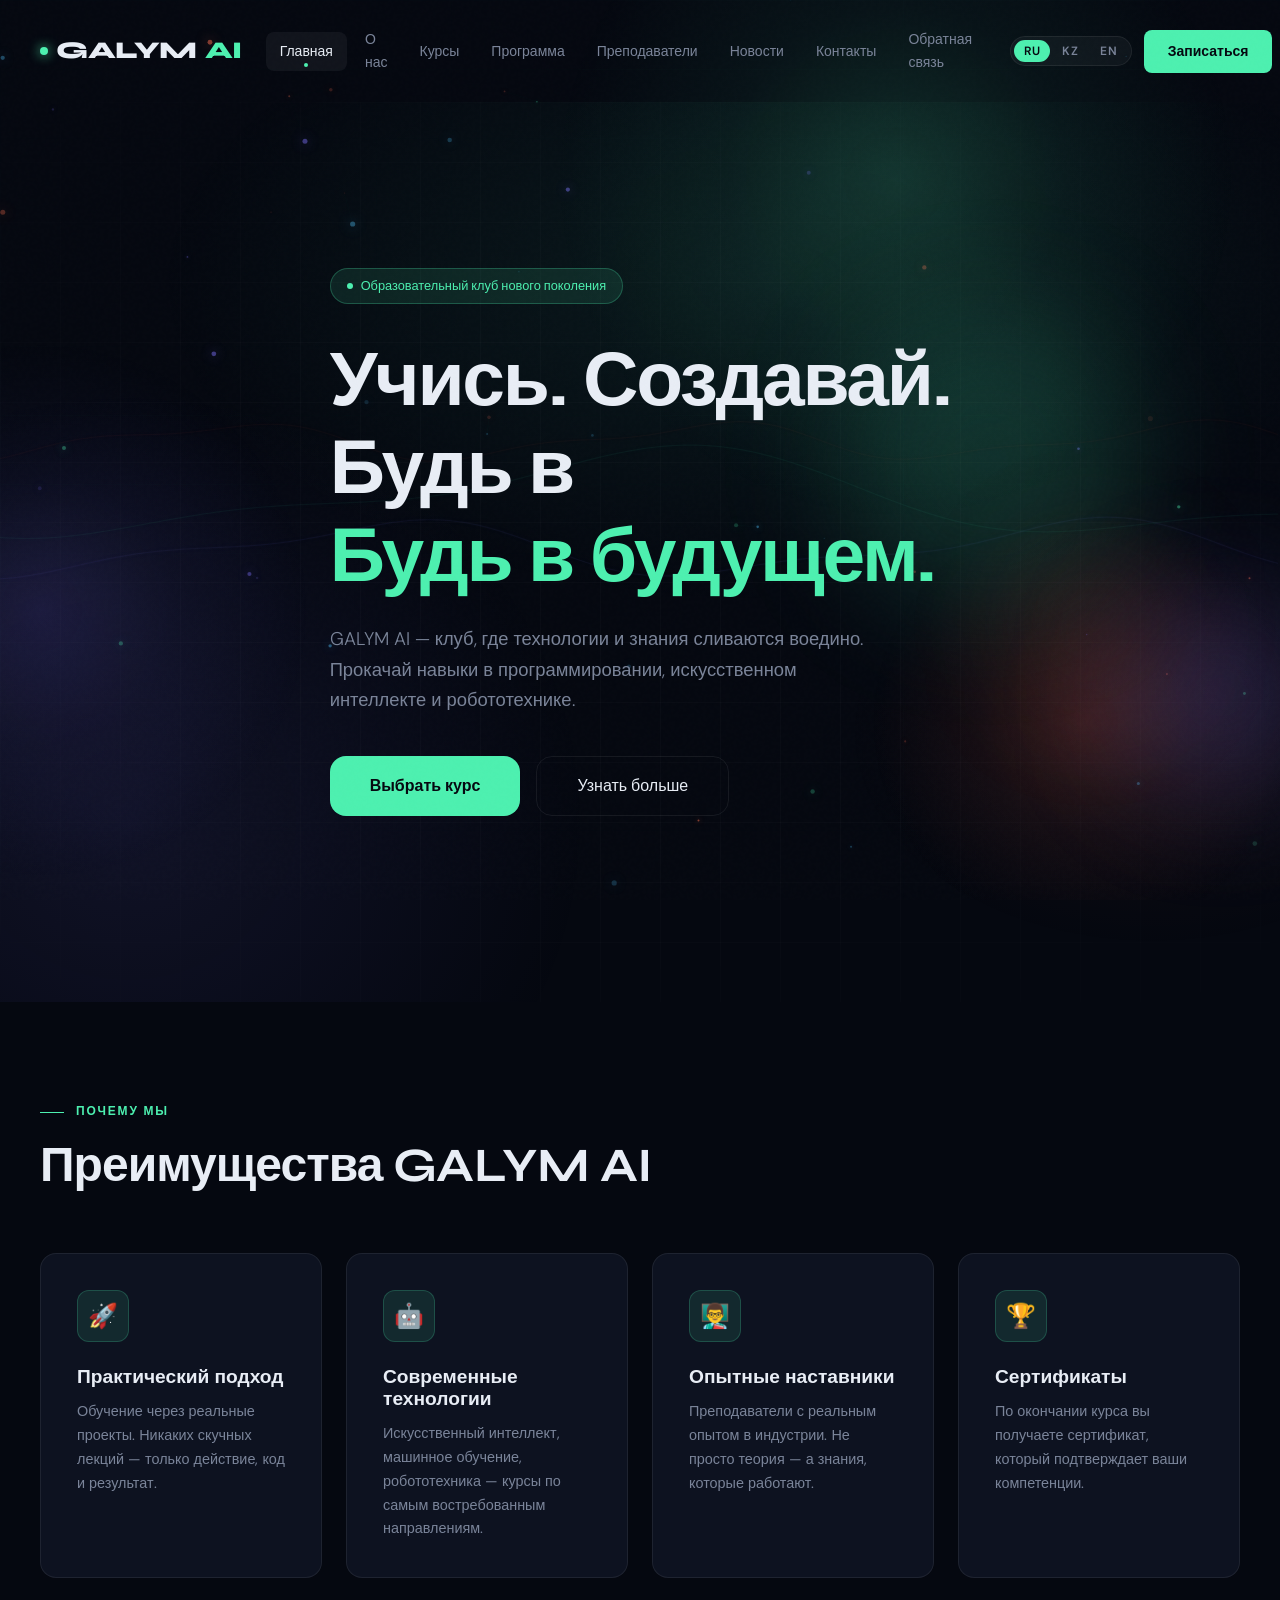
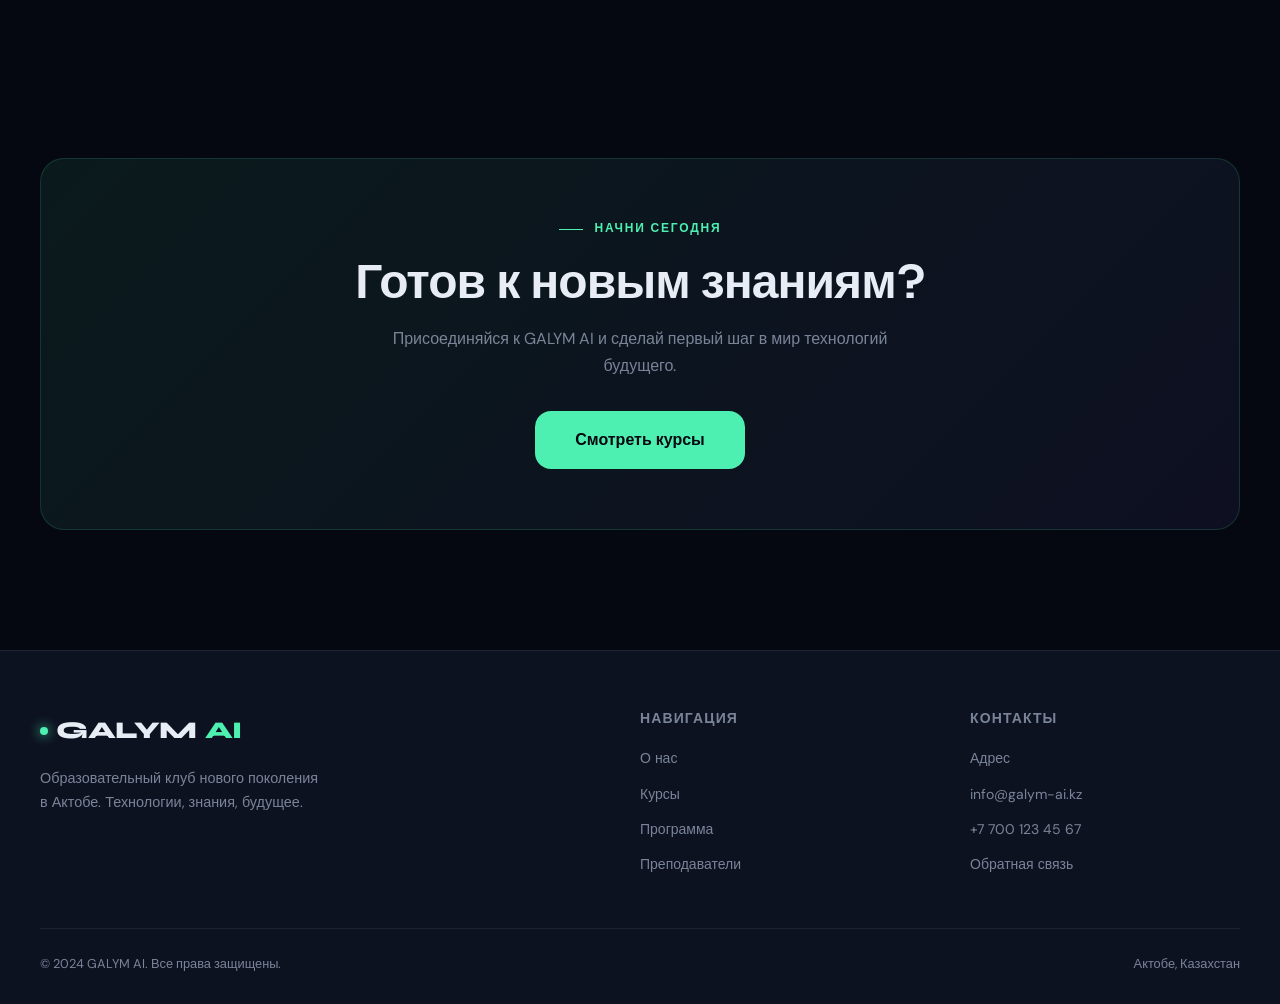
==== index.html @ 6cdcbf27 "Initial commit" ====
<!DOCTYPE html>
<html lang="ru">
<head>
  <meta charset="UTF-8">
  <meta name="viewport" content="width=device-width, initial-scale=1.0">
  <title>GALYM AI</title>
  <link rel="preconnect" href="https://fonts.googleapis.com">
  <link rel="preconnect" href="https://fonts.gstatic.com" crossorigin>
  <link rel="stylesheet" href="css/style.css">
</head>
<body>

<canvas id="bgCanvas"></canvas>

<!-- HEADER -->
<header>
  <div class="header-inner">
    <a href="index.html" class="logo"><span class="logo-dot"></span>GALYM<span>AI</span></a>
    <nav>
      <a href="index.html" data-i18n="nav_home">Главная</a>
      <a href="about.html" data-i18n="nav_about">О нас</a>
      <a href="courses.html" data-i18n="nav_courses">Курсы</a>
      <a href="program.html" data-i18n="nav_program">Программа</a>
      <a href="teachers.html" data-i18n="nav_teachers">Преподаватели</a>
      <a href="news.html" data-i18n="nav_news">Новости</a>
      <a href="contacts.html" data-i18n="nav_contacts">Контакты</a>
      <a href="feedback.html" data-i18n="nav_feedback">Обратная связь</a>
    </nav>
    <div style="display:flex;align-items:center;gap:12px;" class="header-lang">
      <div class="lang-switcher">
        <button class="lang-btn" data-lang="ru">RU</button>
        <button class="lang-btn" data-lang="kz">KZ</button>
        <button class="lang-btn" data-lang="en">EN</button>
      </div>
      <a href="courses.html" class="btn btn-primary header-cta" data-i18n="nav_enroll">Записаться</a>
    </div>
    <button class="burger" aria-label="Меню"><span></span><span></span><span></span></button>
  </div>
</header>

<div class="mobile-nav">
  <a href="index.html" data-i18n="nav_home">Главная</a>
  <a href="about.html" data-i18n="nav_about">О нас</a>
  <a href="courses.html" data-i18n="nav_courses">Курсы</a>
  <a href="program.html" data-i18n="nav_program">Программа</a>
  <a href="teachers.html" data-i18n="nav_teachers">Преподаватели</a>
  <a href="news.html" data-i18n="nav_news">Новости</a>
  <a href="contacts.html" data-i18n="nav_contacts">Контакты</a>
  <a href="feedback.html" data-i18n="nav_feedback">Обратная связь</a>
</div>

<!-- Mobile lang switcher (fixed bottom) -->
<div class="lang-switcher" style="display:none;" id="mobileLang">
  <button class="lang-btn" data-lang="ru">RU</button>
  <button class="lang-btn" data-lang="kz">KZ</button>
  <button class="lang-btn" data-lang="en">EN</button>
</div>

<!-- HERO -->
<section class="hero">
  <div class="hero-bg"></div>
  <div class="hero-grid"></div>
  <div class="hero-orbs">
    <div class="orb orb-1"></div>
    <div class="orb orb-2"></div>
    <div class="orb orb-3"></div>
  </div>
  <div class="container">
    <div class="hero-content">
      <div class="hero-badge">
        <span class="hero-badge-dot"></span>
        <span data-i18n="hero_badge">Образовательный клуб нового поколения</span>
      </div>
      <h1>
        <span class="line"><span data-i18n="hero_h1_1">Учись. Создавай.</span></span>
        <span class="line"><span>Будь в <span class="text-accent" data-i18n="hero_h1_2">будущем.</span></span></span>
      </h1>
      <p data-i18n="hero_p">GALYM AI — клуб, где технологии и знания сливаются воедино.</p>
      <div class="hero-buttons">
        <a href="courses.html" class="btn btn-primary btn-large" data-i18n="hero_btn_courses">Выбрать курс</a>
        <a href="about.html" class="btn btn-outline btn-large" data-i18n="hero_btn_about">Узнать больше</a>
      </div>
    </div>
  </div>
</section>

<!-- FEATURES -->
<section>
  <div class="container">
    <div class="section-label" data-i18n="section_why">Почему мы</div>
    <h2><span data-i18n="section_advantages">Преимущества GALYM AI</span></h2>
    <div class="features-grid">
      <div class="feature-card reveal">
        <div class="feature-icon">🚀</div>
        <h3 data-i18n="feat1_h">Практический подход</h3>
        <p data-i18n="feat1_p">Обучение через реальные проекты.</p>
      </div>
      <div class="feature-card reveal reveal-delay-1">
        <div class="feature-icon">🤖</div>
        <h3 data-i18n="feat2_h">Современные технологии</h3>
        <p data-i18n="feat2_p">ИИ, машинное обучение, робототехника.</p>
      </div>
      <div class="feature-card reveal reveal-delay-2">
        <div class="feature-icon">👨‍🏫</div>
        <h3 data-i18n="feat3_h">Опытные наставники</h3>
        <p data-i18n="feat3_p">Преподаватели с реальным опытом.</p>
      </div>
      <div class="feature-card reveal reveal-delay-3">
        <div class="feature-icon">🏆</div>
        <h3 data-i18n="feat4_h">Сертификаты</h3>
        <p data-i18n="feat4_p">Подтверждение ваших компетенций.</p>
      </div>
    </div>
  </div>
</section>

<!-- CTA -->
<section style="padding:80px 0;">
  <div class="container">
    <div style="background:linear-gradient(135deg,rgba(77,240,176,.08),rgba(123,110,246,.08));border:1px solid rgba(77,240,176,.15);border-radius:24px;padding:60px;text-align:center;" class="reveal">
      <div class="section-label" style="justify-content:center;" data-i18n="cta_label">Начни сегодня</div>
      <h2 style="margin-bottom:16px;" data-i18n="cta_h">Готов к новым знаниям?</h2>
      <p style="color:var(--text-muted);max-width:500px;margin:0 auto 32px;" data-i18n="cta_p">Присоединяйся к GALYM AI.</p>
      <a href="courses.html" class="btn btn-primary btn-large" data-i18n="cta_btn">Смотреть курсы</a>
    </div>
  </div>
</section>

<!-- FOOTER -->
<footer>
  <div class="container">
    <div class="footer-inner">
      <div class="footer-brand">
        <a href="index.html" class="logo"><span class="logo-dot"></span>GALYM<span>AI</span></a>
        <p data-i18n="footer_desc">Образовательный клуб нового поколения в Актобе.</p>
      </div>
      <div class="footer-col">
        <h4 data-i18n="footer_nav">Навигация</h4>
        <a href="about.html" data-i18n="nav_about">О нас</a>
        <a href="courses.html" data-i18n="nav_courses">Курсы</a>
        <a href="program.html" data-i18n="nav_program">Программа</a>
        <a href="teachers.html" data-i18n="nav_teachers">Преподаватели</a>
      </div>
      <div class="footer-col">
        <h4 data-i18n="footer_contacts">Контакты</h4>
        <a href="contacts.html" data-i18n="cont_addr_h">Адрес</a>
        <a href="mailto:info@galym-ai.kz">info@galym-ai.kz</a>
        <a href="tel:+77001234567">+7 700 123 45 67</a>
        <a href="feedback.html" data-i18n="nav_feedback">Обратная связь</a>
      </div>
    </div>
    <div class="footer-bottom">
      <span data-i18n="footer_rights">© 2024 GALYM AI. Все права защищены.</span>
      <span data-i18n="footer_city">Актобе, Казахстан</span>
    </div>
  </div>
</footer>

<script src="js/i18n.js"></script>
<script src="js/script.js"></script>
<script>
  // Show mobile lang on small screens
  const ml = document.getElementById('mobileLang');
  if (window.innerWidth <= 768 && ml) ml.style.display = 'flex';
</script>
</body>
</html>
---- css/style.css ----
@import url('https://fonts.googleapis.com/css2?family=Syne:wght@400;600;700;800&family=DM+Sans:ital,wght@0,300;0,400;0,500;1,300&display=swap');

:root {
  --bg: #050810;
  --surface: #0d1220;
  --surface2: #131926;
  --border: rgba(255,255,255,0.07);
  --accent: #4DF0B0;
  --accent2: #7B6EF6;
  --accent3: #F06A4D;
  --text: #E8EDF5;
  --text-muted: #7A8499;
  --glass: rgba(13,18,32,0.7);
  --glow: rgba(77,240,176,0.15);
  --font-display: 'Syne', sans-serif;
  --font-body: 'DM Sans', sans-serif;
  --radius: 16px;
  --radius-sm: 8px;
  --transition: 0.35s cubic-bezier(0.4,0,0.2,1);
}

*, *::before, *::after { box-sizing: border-box; margin: 0; padding: 0; }

html { scroll-behavior: smooth; }

body {
  background: var(--bg);
  color: var(--text);
  font-family: var(--font-body);
  font-weight: 400;
  line-height: 1.65;
  overflow-x: hidden;
}

/* ─── NOISE OVERLAY ─── */
body::before {
  content: '';
  position: fixed;
  inset: 0;
  background-image: url("data:image/svg+xml,%3Csvg viewBox='0 0 256 256' xmlns='http://www.w3.org/2000/svg'%3E%3Cfilter id='noise'%3E%3CfeTurbulence type='fractalNoise' baseFrequency='0.9' numOctaves='4' stitchTiles='stitch'/%3E%3C/filter%3E%3Crect width='100%25' height='100%25' filter='url(%23noise)' opacity='0.03'/%3E%3C/svg%3E");
  pointer-events: none;
  z-index: 9999;
  opacity: 0.4;
}

/* ─── SCROLLBAR ─── */
::-webkit-scrollbar { width: 4px; }
::-webkit-scrollbar-track { background: var(--bg); }
::-webkit-scrollbar-thumb { background: var(--accent2); border-radius: 2px; }

/* ─── HEADER ─── */
header {
  position: fixed;
  top: 0; left: 0; right: 0;
  z-index: 1000;
  padding: 20px 0;
  transition: var(--transition);
}

header.scrolled {
  background: var(--glass);
  backdrop-filter: blur(20px);
  -webkit-backdrop-filter: blur(20px);
  border-bottom: 1px solid var(--border);
  padding: 12px 0;
  box-shadow: 0 4px 40px rgba(0,0,0,0.4);
}

.header-inner {
  max-width: 1280px;
  margin: 0 auto;
  padding: 0 40px;
  display: flex;
  align-items: center;
  justify-content: space-between;
  gap: 24px;
}

.logo {
  font-family: var(--font-display);
  font-size: 1.5rem;
  font-weight: 800;
  text-decoration: none;
  color: var(--text);
  letter-spacing: -0.02em;
  display: flex;
  align-items: center;
  gap: 8px;
}

.logo span {
  color: var(--accent);
}

.logo-dot {
  width: 8px; height: 8px;
  background: var(--accent);
  border-radius: 50%;
  display: inline-block;
  box-shadow: 0 0 12px var(--accent);
  animation: pulse 2s ease-in-out infinite;
}

@keyframes pulse {
  0%, 100% { transform: scale(1); opacity: 1; }
  50% { transform: scale(1.3); opacity: 0.7; }
}

nav { display: flex; align-items: center; gap: 4px; }

nav a {
  color: var(--text-muted);
  text-decoration: none;
  font-size: 0.875rem;
  font-weight: 500;
  padding: 8px 14px;
  border-radius: var(--radius-sm);
  transition: var(--transition);
  position: relative;
}

nav a:hover, nav a.active {
  color: var(--text);
  background: rgba(255,255,255,0.05);
}

nav a.active::after {
  content: '';
  position: absolute;
  bottom: 4px; left: 50%;
  transform: translateX(-50%);
  width: 4px; height: 4px;
  background: var(--accent);
  border-radius: 50%;
}

.btn {
  display: inline-flex;
  align-items: center;
  gap: 8px;
  padding: 10px 24px;
  border-radius: var(--radius-sm);
  font-family: var(--font-body);
  font-size: 0.875rem;
  font-weight: 500;
  text-decoration: none;
  cursor: pointer;
  border: none;
  transition: var(--transition);
  position: relative;
  overflow: hidden;
}

.btn-primary {
  background: var(--accent);
  color: var(--bg);
  font-weight: 700;
}

.btn-primary::before {
  content: '';
  position: absolute;
  inset: 0;
  background: white;
  opacity: 0;
  transition: opacity 0.2s;
}

.btn-primary:hover::before { opacity: 0.15; }
.btn-primary:hover { transform: translateY(-2px); box-shadow: 0 8px 30px rgba(77,240,176,0.35); }

.btn-outline {
  background: transparent;
  color: var(--text);
  border: 1px solid var(--border);
}
.btn-outline:hover {
  border-color: var(--accent);
  color: var(--accent);
  background: var(--glow);
  transform: translateY(-2px);
}

.btn-large { padding: 16px 40px; font-size: 1rem; border-radius: var(--radius); }

/* ─── BURGER ─── */
.burger {
  display: none;
  flex-direction: column;
  gap: 5px;
  cursor: pointer;
  padding: 4px;
}

.burger span {
  display: block;
  width: 24px; height: 2px;
  background: var(--text);
  border-radius: 2px;
  transition: var(--transition);
}

.burger.open span:nth-child(1) { transform: translateY(7px) rotate(45deg); }
.burger.open span:nth-child(2) { opacity: 0; transform: scaleX(0); }
.burger.open span:nth-child(3) { transform: translateY(-7px) rotate(-45deg); }

/* ─── MOBILE NAV ─── */
.mobile-nav {
  display: none;
  position: fixed;
  top: 0; left: 0; right: 0; bottom: 0;
  background: var(--surface);
  z-index: 999;
  flex-direction: column;
  align-items: center;
  justify-content: center;
  gap: 8px;
  transform: translateX(100%);
  transition: transform 0.4s cubic-bezier(0.4,0,0.2,1);
}

.mobile-nav.open {
  transform: translateX(0);
}

.mobile-nav a {
  font-family: var(--font-display);
  font-size: 2rem;
  font-weight: 700;
  color: var(--text-muted);
  text-decoration: none;
  transition: color 0.2s;
  padding: 8px 0;
}
.mobile-nav a:hover { color: var(--accent); }

/* ─── SECTIONS ─── */
section { padding: 100px 0; }
.container { max-width: 1280px; margin: 0 auto; padding: 0 40px; }

.section-label {
  font-size: 0.75rem;
  font-weight: 600;
  letter-spacing: 0.15em;
  text-transform: uppercase;
  color: var(--accent);
  margin-bottom: 16px;
  display: flex;
  align-items: center;
  gap: 12px;
}

.section-label::before {
  content: '';
  display: block;
  width: 24px; height: 1px;
  background: var(--accent);
}

h1, h2, h3, h4 { font-family: var(--font-display); font-weight: 700; line-height: 1.15; }

h1 { font-size: clamp(2.5rem, 6vw, 5rem); letter-spacing: -0.03em; }
h2 { font-size: clamp(2rem, 4vw, 3rem); letter-spacing: -0.02em; }
h3 { font-size: 1.5rem; }
h4 { font-size: 1.125rem; }

.text-accent { color: var(--accent); }
.text-muted { color: var(--text-muted); }

/* ─── HERO ─── */
.hero {
  min-height: 100vh;
  display: flex;
  align-items: center;
  position: relative;
  overflow: hidden;
  padding-top: 80px;
}

.hero-bg {
  position: absolute;
  inset: 0;
  background:
    radial-gradient(ellipse 80% 60% at 60% 20%, rgba(77,240,176,0.08) 0%, transparent 60%),
    radial-gradient(ellipse 60% 80% at 10% 80%, rgba(123,110,246,0.1) 0%, transparent 60%),
    radial-gradient(ellipse 40% 40% at 90% 70%, rgba(240,106,77,0.06) 0%, transparent 60%);
}

.hero-grid {
  position: absolute;
  inset: 0;
  background-image:
    linear-gradient(rgba(255,255,255,0.02) 1px, transparent 1px),
    linear-gradient(90deg, rgba(255,255,255,0.02) 1px, transparent 1px);
  background-size: 60px 60px;
  mask-image: radial-gradient(ellipse 80% 80% at 50% 50%, black 40%, transparent 100%);
}

.hero-content { position: relative; z-index: 1; max-width: 800px; }

.hero-badge {
  display: inline-flex;
  align-items: center;
  gap: 8px;
  padding: 6px 16px;
  background: rgba(77,240,176,0.1);
  border: 1px solid rgba(77,240,176,0.25);
  border-radius: 100px;
  font-size: 0.8rem;
  font-weight: 500;
  color: var(--accent);
  margin-bottom: 32px;
}

.hero-badge-dot {
  width: 6px; height: 6px;
  background: var(--accent);
  border-radius: 50%;
  animation: pulse 1.5s infinite;
}

.hero h1 { margin-bottom: 24px; }

.hero h1 .line { display: block; overflow: hidden; }
.hero h1 .line span { display: block; }

.hero p {
  font-size: 1.15rem;
  color: var(--text-muted);
  max-width: 540px;
  margin-bottom: 40px;
  font-weight: 300;
}

.hero-buttons { display: flex; gap: 16px; flex-wrap: wrap; }

.hero-orbs {
  position: absolute;
  right: -100px; top: 50%;
  transform: translateY(-50%);
  width: 600px; height: 600px;
  pointer-events: none;
}

.orb {
  position: absolute;
  border-radius: 50%;
  filter: blur(60px);
  animation: float 8s ease-in-out infinite;
}

.orb-1 { width: 300px; height: 300px; background: rgba(77,240,176,0.15); top: 10%; left: 10%; }
.orb-2 { width: 200px; height: 200px; background: rgba(123,110,246,0.2); bottom: 10%; right: 10%; animation-delay: -3s; }
.orb-3 { width: 150px; height: 150px; background: rgba(240,106,77,0.12); top: 50%; left: 40%; animation-delay: -6s; }

@keyframes float {
  0%, 100% { transform: translateY(0) scale(1); }
  33% { transform: translateY(-30px) scale(1.05); }
  66% { transform: translateY(20px) scale(0.97); }
}

/* ─── FEATURES ─── */
.features-grid {
  display: grid;
  grid-template-columns: repeat(auto-fit, minmax(280px, 1fr));
  gap: 24px;
  margin-top: 60px;
}

.feature-card {
  background: var(--surface);
  border: 1px solid var(--border);
  border-radius: var(--radius);
  padding: 36px;
  position: relative;
  overflow: hidden;
  transition: var(--transition);
}

.feature-card::before {
  content: '';
  position: absolute;
  inset: 0;
  background: linear-gradient(135deg, var(--glow), transparent);
  opacity: 0;
  transition: opacity 0.3s;
}

.feature-card:hover {
  border-color: rgba(77,240,176,0.3);
  transform: translateY(-4px);
}

.feature-card:hover::before { opacity: 1; }

.feature-icon {
  width: 52px; height: 52px;
  background: rgba(77,240,176,0.1);
  border: 1px solid rgba(77,240,176,0.2);
  border-radius: 12px;
  display: flex;
  align-items: center;
  justify-content: center;
  font-size: 1.5rem;
  margin-bottom: 24px;
}

.feature-card h3 { margin-bottom: 12px; font-size: 1.2rem; }
.feature-card p { color: var(--text-muted); font-size: 0.9rem; }

/* ─── CARDS ─── */
.cards-grid {
  display: grid;
  grid-template-columns: repeat(auto-fill, minmax(320px, 1fr));
  gap: 24px;
  margin-top: 60px;
}

.card {
  background: var(--surface);
  border: 1px solid var(--border);
  border-radius: var(--radius);
  overflow: hidden;
  transition: var(--transition);
  position: relative;
}

.card:hover {
  transform: translateY(-6px);
  box-shadow: 0 20px 60px rgba(0,0,0,0.4), 0 0 0 1px rgba(77,240,176,0.15);
}

.card-header {
  padding: 28px 28px 0;
}

.card-tag {
  display: inline-block;
  padding: 4px 12px;
  background: rgba(77,240,176,0.1);
  border: 1px solid rgba(77,240,176,0.2);
  border-radius: 100px;
  font-size: 0.72rem;
  font-weight: 600;
  letter-spacing: 0.08em;
  text-transform: uppercase;
  color: var(--accent);
  margin-bottom: 16px;
}

.card h3 { margin-bottom: 12px; }
.card p { color: var(--text-muted); font-size: 0.9rem; }

.card-body { padding: 20px 28px 28px; }
.card-footer { padding: 0 28px 28px; border-top: 1px solid var(--border); padding-top: 20px; margin-top: 4px; }

/* ─── COURSES ─── */
.course-card {
  background: var(--surface);
  border: 1px solid var(--border);
  border-radius: var(--radius);
  padding: 32px;
  transition: var(--transition);
  position: relative;
  overflow: hidden;
}

.course-card::after {
  content: '';
  position: absolute;
  bottom: 0; left: 0; right: 0;
  height: 3px;
  background: linear-gradient(90deg, var(--accent), var(--accent2));
  transform: scaleX(0);
  transform-origin: left;
  transition: transform 0.4s ease;
}

.course-card:hover {
  transform: translateY(-6px);
  border-color: rgba(77,240,176,0.2);
  box-shadow: 0 24px 60px rgba(0,0,0,0.5);
}

.course-card:hover::after { transform: scaleX(1); }

.course-number {
  font-family: var(--font-display);
  font-size: 3rem;
  font-weight: 800;
  color: rgba(255,255,255,0.05);
  line-height: 1;
  margin-bottom: 20px;
}

.course-level {
  display: inline-flex;
  align-items: center;
  gap: 6px;
  padding: 4px 12px;
  border-radius: 100px;
  font-size: 0.72rem;
  font-weight: 600;
  letter-spacing: 0.08em;
  text-transform: uppercase;
  margin-bottom: 16px;
}

.level-beginner { background: rgba(77,240,176,0.1); color: var(--accent); border: 1px solid rgba(77,240,176,0.2); }
.level-intermediate { background: rgba(123,110,246,0.1); color: var(--accent2); border: 1px solid rgba(123,110,246,0.2); }
.level-advanced { background: rgba(240,106,77,0.1); color: var(--accent3); border: 1px solid rgba(240,106,77,0.2); }

.course-card h3 { margin-bottom: 12px; font-size: 1.3rem; }
.course-card p { color: var(--text-muted); font-size: 0.9rem; margin-bottom: 28px; line-height: 1.6; }

.course-meta {
  display: flex;
  gap: 16px;
  margin-bottom: 24px;
}

.course-meta-item {
  display: flex;
  align-items: center;
  gap: 6px;
  font-size: 0.8rem;
  color: var(--text-muted);
}

/* ─── TEACHER CARDS ─── */
.teacher-card {
  background: var(--surface);
  border: 1px solid var(--border);
  border-radius: var(--radius);
  overflow: hidden;
  transition: var(--transition);
  text-align: center;
}

.teacher-card:hover {
  transform: translateY(-6px);
  border-color: rgba(123,110,246,0.3);
  box-shadow: 0 20px 60px rgba(0,0,0,0.4);
}

.teacher-img {
  width: 100%;
  aspect-ratio: 1;
  object-fit: cover;
  filter: grayscale(30%);
  transition: filter 0.3s;
}

.teacher-card:hover .teacher-img { filter: grayscale(0%); }

.teacher-info { padding: 24px; }
.teacher-info h3 { margin-bottom: 8px; }
.teacher-info p { color: var(--accent2); font-size: 0.875rem; font-weight: 500; }

/* ─── NEWS ─── */
.news-card {
  background: var(--surface);
  border: 1px solid var(--border);
  border-radius: var(--radius);
  overflow: hidden;
  transition: var(--transition);
}

.news-card:hover {
  transform: translateY(-4px);
  border-color: rgba(77,240,176,0.2);
}

.news-img {
  width: 100%;
  height: 200px;
  background: linear-gradient(135deg, var(--surface2), var(--surface));
  display: flex;
  align-items: center;
  justify-content: center;
  font-size: 3rem;
  border-bottom: 1px solid var(--border);
}

.news-body { padding: 28px; }
.news-date { font-size: 0.8rem; color: var(--text-muted); margin-bottom: 12px; }
.news-body h3 { margin-bottom: 12px; }
.news-body p { color: var(--text-muted); font-size: 0.9rem; }

/* ─── PROGRAM ─── */
.video-wrapper {
  position: relative;
  width: 100%;
  padding-bottom: 56.25%;
  border-radius: var(--radius);
  overflow: hidden;
  border: 1px solid var(--border);
  box-shadow: 0 24px 80px rgba(0,0,0,0.5);
}

.video-wrapper iframe {
  position: absolute;
  inset: 0;
  width: 100%;
  height: 100%;
  border: none;
}

.program-steps { margin-top: 60px; }

.step {
  display: flex;
  gap: 32px;
  align-items: flex-start;
  padding: 32px 0;
  border-bottom: 1px solid var(--border);
}

.step:last-child { border-bottom: none; }

.step-num {
  font-family: var(--font-display);
  font-size: 3rem;
  font-weight: 800;
  color: var(--accent);
  line-height: 1;
  min-width: 60px;
  opacity: 0.3;
}

.step-content h3 { margin-bottom: 12px; }
.step-content p { color: var(--text-muted); }

/* ─── ABOUT ─── */
.about-grid {
  display: grid;
  grid-template-columns: 1fr 1fr;
  gap: 80px;
  align-items: center;
}

.about-visual {
  position: relative;
  height: 500px;
}

.about-blob {
  position: absolute;
  border-radius: var(--radius);
  overflow: hidden;
}

.about-blob-1 {
  width: 300px; height: 350px;
  top: 0; left: 0;
  background: var(--surface);
  border: 1px solid var(--border);
  display: flex;
  align-items: center;
  justify-content: center;
  font-size: 6rem;
}

.about-blob-2 {
  width: 220px; height: 220px;
  bottom: 0; right: 0;
  background: linear-gradient(135deg, rgba(77,240,176,0.15), rgba(123,110,246,0.15));
  border: 1px solid rgba(77,240,176,0.2);
  display: flex;
  align-items: center;
  justify-content: center;
  font-size: 4rem;
}

.stat-pill {
  position: absolute;
  top: 50%; left: 60%;
  transform: translate(-50%, -50%);
  background: var(--glass);
  backdrop-filter: blur(12px);
  border: 1px solid var(--border);
  border-radius: 100px;
  padding: 12px 24px;
  display: flex;
  align-items: center;
  gap: 12px;
  white-space: nowrap;
  box-shadow: 0 8px 32px rgba(0,0,0,0.3);
}

.stat-num {
  font-family: var(--font-display);
  font-size: 1.5rem;
  font-weight: 800;
  color: var(--accent);
}

.values-grid {
  display: grid;
  grid-template-columns: 1fr 1fr;
  gap: 16px;
  margin-top: 40px;
}

.value-item {
  background: var(--surface);
  border: 1px solid var(--border);
  border-radius: var(--radius-sm);
  padding: 20px;
  transition: var(--transition);
}

.value-item:hover { border-color: rgba(77,240,176,0.25); }
.value-item h4 { margin-bottom: 8px; font-size: 1rem; }
.value-item p { font-size: 0.85rem; color: var(--text-muted); }

/* ─── CONTACTS ─── */
.contacts-grid {
  display: grid;
  grid-template-columns: 1fr 1fr;
  gap: 60px;
  margin-top: 60px;
}

.contact-item {
  display: flex;
  gap: 20px;
  align-items: flex-start;
  padding: 24px;
  background: var(--surface);
  border: 1px solid var(--border);
  border-radius: var(--radius);
  margin-bottom: 16px;
}

.contact-icon {
  width: 48px; height: 48px;
  background: rgba(77,240,176,0.1);
  border: 1px solid rgba(77,240,176,0.2);
  border-radius: 12px;
  display: flex;
  align-items: center;
  justify-content: center;
  font-size: 1.3rem;
  flex-shrink: 0;
}

.contact-item h4 { margin-bottom: 4px; }
.contact-item p { color: var(--text-muted); font-size: 0.9rem; }

.map-wrapper {
  border-radius: var(--radius);
  overflow: hidden;
  border: 1px solid var(--border);
  height: 100%;
  min-height: 350px;
}

.map-wrapper iframe { width: 100%; height: 100%; border: none; min-height: 350px; }

/* ─── FORM ─── */
.form-wrapper {
  max-width: 640px;
  margin: 60px auto 0;
  background: var(--surface);
  border: 1px solid var(--border);
  border-radius: var(--radius);
  padding: 48px;
}

.form-group {
  margin-bottom: 24px;
}

label {
  display: block;
  font-size: 0.875rem;
  font-weight: 500;
  margin-bottom: 8px;
  color: var(--text);
}

input, textarea {
  width: 100%;
  background: var(--bg);
  border: 1px solid var(--border);
  border-radius: var(--radius-sm);
  padding: 14px 18px;
  color: var(--text);
  font-family: var(--font-body);
  font-size: 0.9rem;
  transition: var(--transition);
  outline: none;
}

input:focus, textarea:focus {
  border-color: var(--accent);
  box-shadow: 0 0 0 3px rgba(77,240,176,0.1);
}

textarea { resize: vertical; min-height: 140px; }

input::placeholder, textarea::placeholder { color: var(--text-muted); }

.form-success {
  display: none;
  text-align: center;
  padding: 20px;
  background: rgba(77,240,176,0.1);
  border: 1px solid rgba(77,240,176,0.25);
  border-radius: var(--radius-sm);
  color: var(--accent);
  margin-top: 16px;
  font-weight: 500;
}

/* ─── PAGE HERO ─── */
.page-hero {
  padding: 140px 0 80px;
  position: relative;
  overflow: hidden;
}

.page-hero-bg {
  position: absolute;
  inset: 0;
  background: radial-gradient(ellipse 60% 60% at 50% 0%, rgba(77,240,176,0.06) 0%, transparent 70%);
}

.page-hero h1 { font-size: clamp(2rem, 4vw, 3.5rem); margin-bottom: 16px; }
.page-hero p { color: var(--text-muted); max-width: 600px; font-size: 1.05rem; }

/* ─── FOOTER ─── */
footer {
  background: var(--surface);
  border-top: 1px solid var(--border);
  padding: 60px 0 30px;
  margin-top: 40px;
}

.footer-inner {
  display: grid;
  grid-template-columns: 2fr 1fr 1fr;
  gap: 60px;
  margin-bottom: 40px;
}

.footer-brand p {
  color: var(--text-muted);
  font-size: 0.9rem;
  margin-top: 16px;
  max-width: 280px;
}

.footer-col h4 {
  font-size: 0.875rem;
  font-weight: 600;
  text-transform: uppercase;
  letter-spacing: 0.08em;
  margin-bottom: 20px;
  color: var(--text-muted);
}

.footer-col a {
  display: block;
  color: var(--text-muted);
  text-decoration: none;
  font-size: 0.875rem;
  margin-bottom: 12px;
  transition: color 0.2s;
}
.footer-col a:hover { color: var(--accent); }

.footer-bottom {
  border-top: 1px solid var(--border);
  padding-top: 24px;
  display: flex;
  justify-content: space-between;
  align-items: center;
  color: var(--text-muted);
  font-size: 0.8rem;
}

/* ─── ANIMATIONS ─── */
.reveal {
  opacity: 0;
  transform: translateY(30px);
  transition: opacity 0.7s ease, transform 0.7s ease;
}

.reveal.visible {
  opacity: 1;
  transform: translateY(0);
}

.reveal-delay-1 { transition-delay: 0.1s; }
.reveal-delay-2 { transition-delay: 0.2s; }
.reveal-delay-3 { transition-delay: 0.3s; }
.reveal-delay-4 { transition-delay: 0.4s; }

/* ─── RESPONSIVE ─── */
@media (max-width: 1024px) {
  .about-grid { grid-template-columns: 1fr; }
  .about-visual { display: none; }
  .footer-inner { grid-template-columns: 1fr 1fr; }
  .contacts-grid { grid-template-columns: 1fr; }
}

@media (max-width: 768px) {
  .container { padding: 0 20px; }
  .header-inner { padding: 0 20px; }
  nav { display: none; }
  .header-cta { display: none; }
  .burger { display: flex; }
  .mobile-nav { display: flex; }

  section { padding: 60px 0; }
  .page-hero { padding: 100px 0 60px; }

  .cards-grid { grid-template-columns: 1fr; }
  .features-grid { grid-template-columns: 1fr; }
  .values-grid { grid-template-columns: 1fr; }
  .footer-inner { grid-template-columns: 1fr; gap: 32px; }
  .footer-bottom { flex-direction: column; gap: 8px; text-align: center; }
  .form-wrapper { padding: 28px 20px; }
  .step { flex-direction: column; gap: 16px; }
}

/* ─── CANVAS BG ─── */
#bgCanvas {
  position: fixed;
  top: 0; left: 0;
  width: 100%; height: 100%;
  pointer-events: none;
  z-index: 0;
}

body > *:not(#bgCanvas) {
  position: relative;
  z-index: 1;
}

/* ─── LANG SWITCHER ─── */
.lang-switcher {
  display: flex;
  align-items: center;
  gap: 2px;
  background: rgba(255,255,255,0.04);
  border: 1px solid var(--border);
  border-radius: 100px;
  padding: 3px;
}

.lang-btn {
  background: none;
  border: none;
  padding: 5px 10px;
  font-family: var(--font-body);
  font-size: 0.75rem;
  font-weight: 600;
  letter-spacing: 0.05em;
  color: var(--text-muted);
  cursor: pointer;
  border-radius: 100px;
  transition: all 0.2s ease;
  line-height: 1;
}

.lang-btn:hover {
  color: var(--text);
  background: rgba(255,255,255,0.06);
}

.lang-btn.active {
  background: var(--accent);
  color: var(--bg);
}

@media (max-width: 768px) {
  .lang-switcher {
    position: fixed;
    bottom: 20px;
    left: 50%;
    transform: translateX(-50%);
    z-index: 1001;
    background: var(--glass);
    backdrop-filter: blur(16px);
    -webkit-backdrop-filter: blur(16px);
    border-color: rgba(255,255,255,0.12);
    box-shadow: 0 8px 32px rgba(0,0,0,0.4);
  }
  .lang-btn { padding: 7px 14px; font-size: 0.8rem; }
  .header-lang { display: none; }
}

/* ─── CONTACT QUICK BUTTONS ─── */
.contact-quick-btn {
  display: flex;
  flex-direction: column;
  align-items: center;
  gap: 8px;
  padding: 20px;
  background: var(--surface);
  border: 1px solid var(--border);
  border-radius: var(--radius);
  text-decoration: none;
  color: var(--text-muted);
  font-size: 0.82rem;
  transition: var(--transition);
  text-align: center;
}
.contact-quick-btn:hover {
  border-color: rgba(77,240,176,0.3);
  color: var(--text);
  transform: translateY(-3px);
}
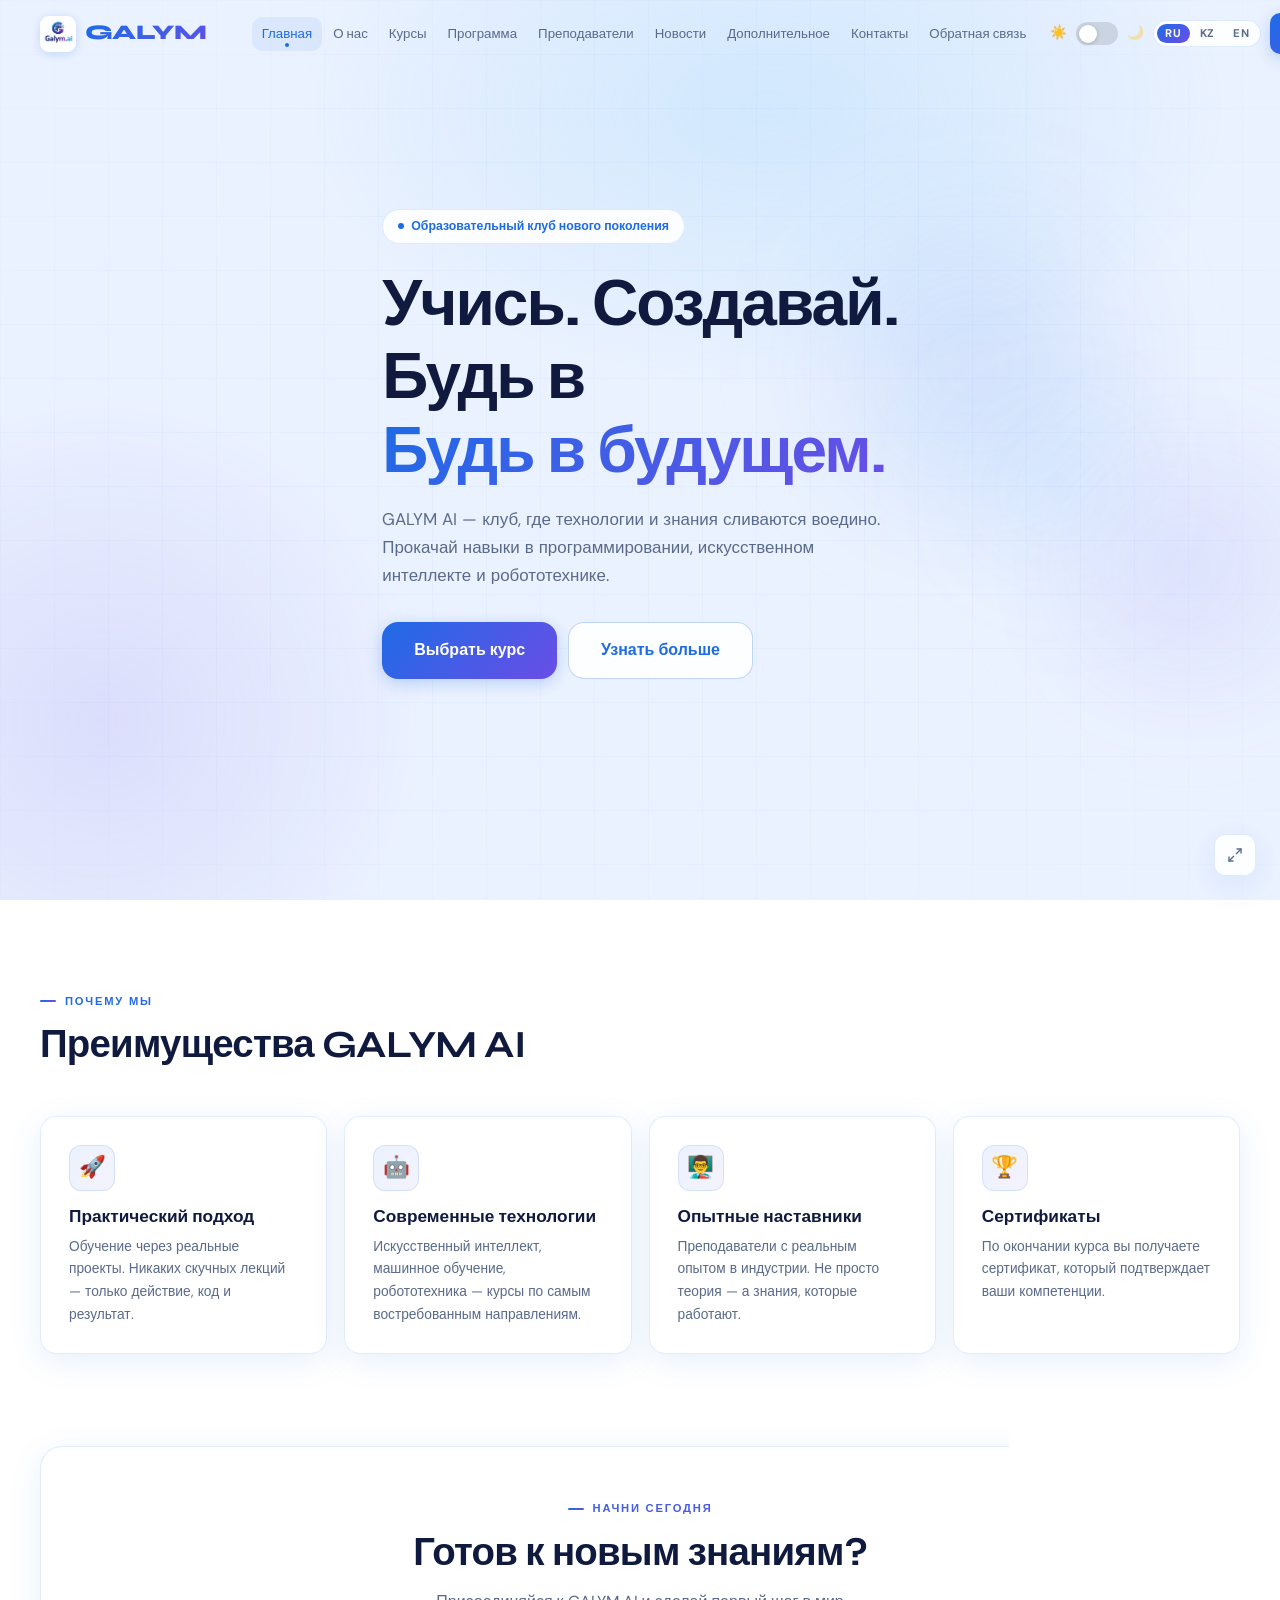
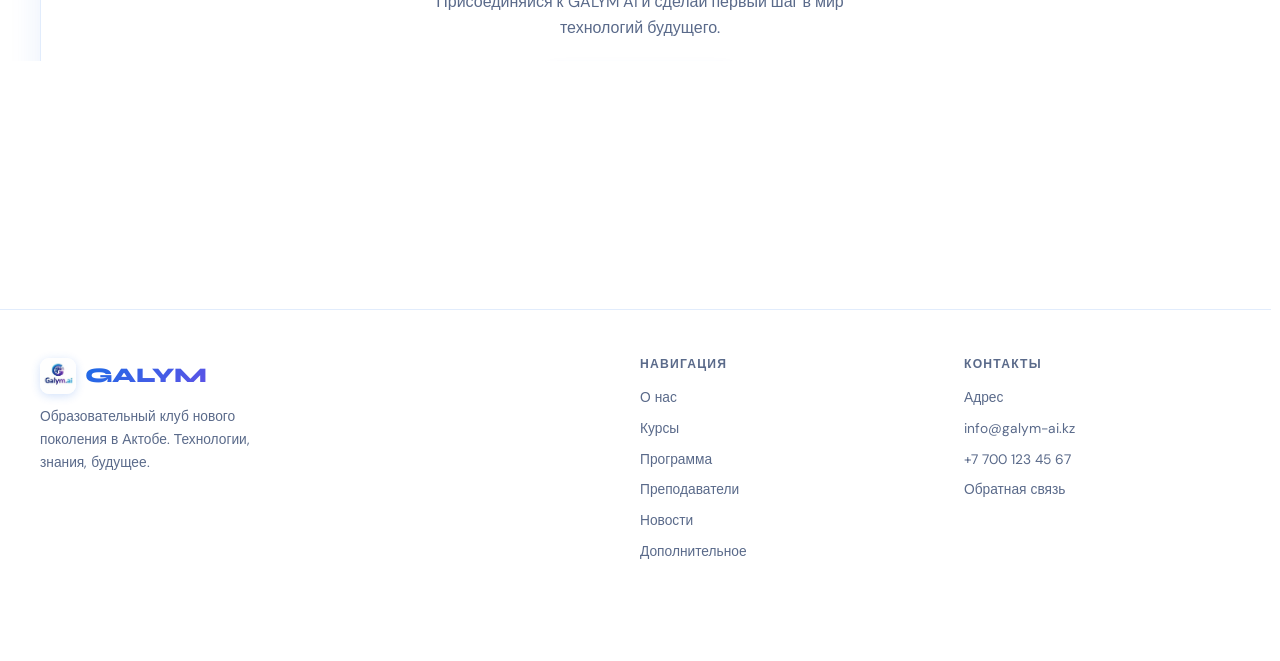
==== commit 0f0fc428: "alpha" ====
--- a/index.html
+++ b/index.html
@@ -3,30 +3,82 @@
 <head>
   <meta charset="UTF-8">
   <meta name="viewport" content="width=device-width, initial-scale=1.0">
-  <title>GALYM AI</title>
+  <title>GALYM AI — Главная</title>
   <link rel="preconnect" href="https://fonts.googleapis.com">
   <link rel="preconnect" href="https://fonts.gstatic.com" crossorigin>
   <link rel="stylesheet" href="css/style.css">
 </head>
 <body>
-
-<canvas id="bgCanvas"></canvas>
-
-<!-- HEADER -->
+<div class="site-bg"></div>
+<div class="site-bg-overlay"></div>
+
+<!-- VIDEO PLAYER MODAL -->
+<div class="video-player-overlay" id="videoPlayerOverlay">
+  <div class="video-player-modal">
+    <div class="video-player-top">
+      <span id="videoPlayerTitle">GALYM AI — видео</span>
+      <button class="video-player-close" id="videoPlayerClose">✕</button>
+    </div>
+    <div class="video-player-frame">
+      <iframe id="videoIframe" src="" allow="accelerometer;autoplay;clipboard-write;encrypted-media;gyroscope;picture-in-picture" allowfullscreen></iframe>
+    </div>
+  </div>
+</div>
+
+<!-- GALLERY MODAL (news + events) -->
+<div class="gallery-overlay" id="galleryOverlay">
+  <div class="gallery-modal">
+    <div class="gallery-header">
+      <div class="gallery-header-text">
+        <div class="gallery-date" id="galleryDate"></div>
+        <h2 id="galleryTitle"></h2>
+        <p id="galleryText"></p>
+      </div>
+      <button class="gallery-close" id="galleryCloseBtn">✕</button>
+    </div>
+    <div class="gallery-body">
+      <!-- video buttons section -->
+      <div id="galleryVideos"></div>
+      <!-- photo section -->
+      <div id="galleryPhotoSection">
+        <div class="gallery-main-photo">
+          <img id="galleryMainImg" src="" alt="">
+        </div>
+        <div class="gallery-nav">
+          <button class="gallery-nav-btn" id="galleryPrevBtn">
+            <svg viewBox="0 0 24 24" fill="none" stroke="currentColor" stroke-width="2.5" stroke-linecap="round" stroke-linejoin="round"><polyline points="15 18 9 12 15 6"/></svg>
+          </button>
+          <span class="gallery-count" id="galleryCount"></span>
+          <button class="gallery-nav-btn" id="galleryNextBtn">
+            <svg viewBox="0 0 24 24" fill="none" stroke="currentColor" stroke-width="2.5" stroke-linecap="round" stroke-linejoin="round"><polyline points="9 18 15 12 9 6"/></svg>
+          </button>
+        </div>
+        <div class="gallery-thumbs" id="galleryThumbs"></div>
+      </div>
+    </div>
+  </div>
+</div>
 <header>
   <div class="header-inner">
-    <a href="index.html" class="logo"><span class="logo-dot"></span>GALYM<span>AI</span></a>
+    <a href="index.html" class="logo">
+      <img src="logo.jpg" alt="GALYM AI" class="logo-img">
+      <span class="logo-text">GALYM<span>AI</span></span>
+    </a>
     <nav>
-      <a href="index.html" data-i18n="nav_home">Главная</a>
-      <a href="about.html" data-i18n="nav_about">О нас</a>
-      <a href="courses.html" data-i18n="nav_courses">Курсы</a>
-      <a href="program.html" data-i18n="nav_program">Программа</a>
+      <a href="index.html"    data-i18n="nav_home">Главная</a>
+      <a href="about.html"    data-i18n="nav_about">О нас</a>
+      <a href="courses.html"  data-i18n="nav_courses">Курсы</a>
+      <a href="program.html"  data-i18n="nav_program">Программа</a>
       <a href="teachers.html" data-i18n="nav_teachers">Преподаватели</a>
-      <a href="news.html" data-i18n="nav_news">Новости</a>
+      <a href="news.html"     data-i18n="nav_news">Новости</a>
+      <a href="extras.html"   data-i18n="nav_extras">Дополнительное</a>
       <a href="contacts.html" data-i18n="nav_contacts">Контакты</a>
       <a href="feedback.html" data-i18n="nav_feedback">Обратная связь</a>
     </nav>
-    <div style="display:flex;align-items:center;gap:12px;" class="header-lang">
+    <div class="header-controls">
+      <span class="theme-icon theme-icon-sun" style="cursor:pointer" title="Светлая тема">☀️</span>
+      <button class="theme-toggle" aria-label="Переключить тему"></button>
+      <span class="theme-icon theme-icon-moon" style="cursor:pointer" title="Тёмная тема">🌙</span>
       <div class="lang-switcher">
         <button class="lang-btn" data-lang="ru">RU</button>
         <button class="lang-btn" data-lang="kz">KZ</button>
@@ -39,24 +91,27 @@
 </header>
 
 <div class="mobile-nav">
-  <a href="index.html" data-i18n="nav_home">Главная</a>
-  <a href="about.html" data-i18n="nav_about">О нас</a>
-  <a href="courses.html" data-i18n="nav_courses">Курсы</a>
-  <a href="program.html" data-i18n="nav_program">Программа</a>
+  <a href="index.html"    data-i18n="nav_home">Главная</a>
+  <a href="about.html"    data-i18n="nav_about">О нас</a>
+  <a href="courses.html"  data-i18n="nav_courses">Курсы</a>
+  <a href="program.html"  data-i18n="nav_program">Программа</a>
   <a href="teachers.html" data-i18n="nav_teachers">Преподаватели</a>
-  <a href="news.html" data-i18n="nav_news">Новости</a>
+  <a href="news.html"     data-i18n="nav_news">Новости</a>
+  <a href="extras.html"   data-i18n="nav_extras">Дополнительное</a>
   <a href="contacts.html" data-i18n="nav_contacts">Контакты</a>
   <a href="feedback.html" data-i18n="nav_feedback">Обратная связь</a>
+  <div class="mobile-nav-bottom">
+    <span class="theme-icon theme-icon-sun">☀️</span>
+    <button class="theme-toggle"></button>
+    <span class="theme-icon theme-icon-moon">🌙</span>
+    <div class="lang-switcher">
+      <button class="lang-btn" data-lang="ru">RU</button>
+      <button class="lang-btn" data-lang="kz">KZ</button>
+      <button class="lang-btn" data-lang="en">EN</button>
+    </div>
+  </div>
 </div>
 
-<!-- Mobile lang switcher (fixed bottom) -->
-<div class="lang-switcher" style="display:none;" id="mobileLang">
-  <button class="lang-btn" data-lang="ru">RU</button>
-  <button class="lang-btn" data-lang="kz">KZ</button>
-  <button class="lang-btn" data-lang="en">EN</button>
-</div>
-
-<!-- HERO -->
 <section class="hero">
   <div class="hero-bg"></div>
   <div class="hero-grid"></div>
@@ -78,17 +133,16 @@
       <p data-i18n="hero_p">GALYM AI — клуб, где технологии и знания сливаются воедино.</p>
       <div class="hero-buttons">
         <a href="courses.html" class="btn btn-primary btn-large" data-i18n="hero_btn_courses">Выбрать курс</a>
-        <a href="about.html" class="btn btn-outline btn-large" data-i18n="hero_btn_about">Узнать больше</a>
+        <a href="about.html"   class="btn btn-outline btn-large" data-i18n="hero_btn_about">Узнать больше</a>
       </div>
     </div>
   </div>
 </section>
 
-<!-- FEATURES -->
 <section>
   <div class="container">
     <div class="section-label" data-i18n="section_why">Почему мы</div>
-    <h2><span data-i18n="section_advantages">Преимущества GALYM AI</span></h2>
+    <h2 data-i18n="section_advantages">Преимущества GALYM AI</h2>
     <div class="features-grid">
       <div class="feature-card reveal">
         <div class="feature-icon">🚀</div>
@@ -114,32 +168,34 @@
   </div>
 </section>
 
-<!-- CTA -->
-<section style="padding:80px 0;">
-  <div class="container">
-    <div style="background:linear-gradient(135deg,rgba(77,240,176,.08),rgba(123,110,246,.08));border:1px solid rgba(77,240,176,.15);border-radius:24px;padding:60px;text-align:center;" class="reveal">
-      <div class="section-label" style="justify-content:center;" data-i18n="cta_label">Начни сегодня</div>
-      <h2 style="margin-bottom:16px;" data-i18n="cta_h">Готов к новым знаниям?</h2>
-      <p style="color:var(--text-muted);max-width:500px;margin:0 auto 32px;" data-i18n="cta_p">Присоединяйся к GALYM AI.</p>
+<section style="padding-top:0">
+  <div class="container">
+    <div class="cta-block reveal" style="text-align:center">
+      <div class="section-label" style="justify-content:center" data-i18n="cta_label">Начни сегодня</div>
+      <h2 style="margin-bottom:14px" data-i18n="cta_h">Готов к новым знаниям?</h2>
+      <p style="color:var(--text-muted);max-width:480px;margin:0 auto 28px" data-i18n="cta_p">Присоединяйся к GALYM AI и открой мир технологий.</p>
       <a href="courses.html" class="btn btn-primary btn-large" data-i18n="cta_btn">Смотреть курсы</a>
     </div>
   </div>
 </section>
-
-<!-- FOOTER -->
 <footer>
   <div class="container">
     <div class="footer-inner">
       <div class="footer-brand">
-        <a href="index.html" class="logo"><span class="logo-dot"></span>GALYM<span>AI</span></a>
+        <a href="index.html" class="logo">
+          <img src="logo.jpg" alt="GALYM AI" class="logo-img">
+          <span class="logo-text">GALYM<span>AI</span></span>
+        </a>
         <p data-i18n="footer_desc">Образовательный клуб нового поколения в Актобе.</p>
       </div>
       <div class="footer-col">
         <h4 data-i18n="footer_nav">Навигация</h4>
-        <a href="about.html" data-i18n="nav_about">О нас</a>
-        <a href="courses.html" data-i18n="nav_courses">Курсы</a>
-        <a href="program.html" data-i18n="nav_program">Программа</a>
+        <a href="about.html"    data-i18n="nav_about">О нас</a>
+        <a href="courses.html"  data-i18n="nav_courses">Курсы</a>
+        <a href="program.html"  data-i18n="nav_program">Программа</a>
         <a href="teachers.html" data-i18n="nav_teachers">Преподаватели</a>
+        <a href="news.html"     data-i18n="nav_news">Новости</a>
+        <a href="extras.html"   data-i18n="nav_extras">Дополнительное</a>
       </div>
       <div class="footer-col">
         <h4 data-i18n="footer_contacts">Контакты</h4>
@@ -155,13 +211,9 @@
     </div>
   </div>
 </footer>
-
+<button id="fullscreenBtn" class="fullscreen-btn" aria-label="Полный экран"></button>
+<script src="js/content.js"></script>
 <script src="js/i18n.js"></script>
 <script src="js/script.js"></script>
-<script>
-  // Show mobile lang on small screens
-  const ml = document.getElementById('mobileLang');
-  if (window.innerWidth <= 768 && ml) ml.style.display = 'flex';
-</script>
 </body>
-</html>
+</html>
--- a/css/style.css
+++ b/css/style.css
@@ -1,1016 +1,534 @@
 @import url('https://fonts.googleapis.com/css2?family=Syne:wght@400;600;700;800&family=DM+Sans:ital,wght@0,300;0,400;0,500;1,300&display=swap');
 
+/* ── LIGHT MODE ── */
 :root {
-  --bg: #050810;
-  --surface: #0d1220;
-  --surface2: #131926;
-  --border: rgba(255,255,255,0.07);
-  --accent: #4DF0B0;
-  --accent2: #7B6EF6;
-  --accent3: #F06A4D;
-  --text: #E8EDF5;
-  --text-muted: #7A8499;
-  --glass: rgba(13,18,32,0.7);
-  --glow: rgba(77,240,176,0.15);
+  --bg-overlay:     rgba(232, 240, 255, 0.86);
+  --surface:        rgba(255, 255, 255, 0.88);
+  --surface-hover:  rgba(255, 255, 255, 0.97);
+  --surface-strong: rgba(255, 255, 255, 0.95);
+  --border:         rgba(30, 107, 230, 0.13);
+  --border-strong:  rgba(30, 107, 230, 0.28);
+  --text:           #0F1A3E;
+  --text-muted:     #5A6A8A;
+  --text-light:     #8A9ABF;
+  --shadow-card:    0 8px 32px rgba(30,107,230,0.10);
+  --shadow-hover:   0 20px 56px rgba(30,107,230,0.16);
+  --header-bg:      rgba(255,255,255,0.82);
+  --footer-bg:      rgba(255,255,255,0.93);
+  --input-bg:       rgba(240,244,255,0.80);
+  --mobile-nav-bg:  #ffffff;
+  --toggle-track:   #CBD5E1;
+  --toggle-thumb:   #ffffff;
+  --icon-sun:       block;
+  --icon-moon:      none;
+}
+
+/* ── DARK MODE ── */
+html.dark {
+  --bg-overlay:     rgba(5, 8, 22, 0.82);
+  --surface:        rgba(13, 20, 40, 0.88);
+  --surface-hover:  rgba(18, 28, 55, 0.96);
+  --surface-strong: rgba(15, 23, 46, 0.95);
+  --border:         rgba(74, 181, 245, 0.12);
+  --border-strong:  rgba(74, 181, 245, 0.28);
+  --text:           #E8EDF8;
+  --text-muted:     #7A90B8;
+  --text-light:     #4A5A80;
+  --shadow-card:    0 8px 32px rgba(0,0,0,0.30);
+  --shadow-hover:   0 20px 56px rgba(0,0,0,0.45);
+  --header-bg:      rgba(5,10,28,0.85);
+  --footer-bg:      rgba(5,10,28,0.93);
+  --input-bg:       rgba(10,16,38,0.80);
+  --mobile-nav-bg:  #060d20;
+  --toggle-track:   #1E6BE6;
+  --toggle-thumb:   #ffffff;
+}
+
+/* ── BRAND (same in both modes) ── */
+:root, html.dark {
+  --blue:     #1E6BE6;
+  --violet:   #6B4DE6;
+  --sky:      #4AB5F5;
+  --grad:     linear-gradient(135deg, #1E6BE6 0%, #6B4DE6 100%);
+  --grad-r:   linear-gradient(135deg, #6B4DE6 0%, #1E6BE6 100%);
+  --grad-soft:linear-gradient(135deg, rgba(30,107,230,0.09), rgba(107,77,230,0.07));
+  --glow:     rgba(30,107,230,0.10);
   --font-display: 'Syne', sans-serif;
-  --font-body: 'DM Sans', sans-serif;
-  --radius: 16px;
-  --radius-sm: 8px;
-  --transition: 0.35s cubic-bezier(0.4,0,0.2,1);
-}
-
+  --font-body:    'DM Sans', sans-serif;
+  --radius: 16px; --radius-sm: 10px;
+  --transition: 0.28s cubic-bezier(0.4,0,0.2,1);
+}
+
+/* ════ RESET ════ */
 *, *::before, *::after { box-sizing: border-box; margin: 0; padding: 0; }
-
 html { scroll-behavior: smooth; }
-
-body {
-  background: var(--bg);
-  color: var(--text);
-  font-family: var(--font-body);
-  font-weight: 400;
-  line-height: 1.65;
-  overflow-x: hidden;
-}
-
-/* ─── NOISE OVERLAY ─── */
-body::before {
-  content: '';
-  position: fixed;
-  inset: 0;
-  background-image: url("data:image/svg+xml,%3Csvg viewBox='0 0 256 256' xmlns='http://www.w3.org/2000/svg'%3E%3Cfilter id='noise'%3E%3CfeTurbulence type='fractalNoise' baseFrequency='0.9' numOctaves='4' stitchTiles='stitch'/%3E%3C/filter%3E%3Crect width='100%25' height='100%25' filter='url(%23noise)' opacity='0.03'/%3E%3C/svg%3E");
-  pointer-events: none;
-  z-index: 9999;
-  opacity: 0.4;
-}
-
-/* ─── SCROLLBAR ─── */
+body { font-family: var(--font-body); color: var(--text); line-height: 1.65; overflow-x: hidden; min-height: 100vh; }
 ::-webkit-scrollbar { width: 4px; }
-::-webkit-scrollbar-track { background: var(--bg); }
-::-webkit-scrollbar-thumb { background: var(--accent2); border-radius: 2px; }
-
-/* ─── HEADER ─── */
-header {
-  position: fixed;
-  top: 0; left: 0; right: 0;
-  z-index: 1000;
-  padding: 20px 0;
-  transition: var(--transition);
-}
-
-header.scrolled {
-  background: var(--glass);
-  backdrop-filter: blur(20px);
-  -webkit-backdrop-filter: blur(20px);
-  border-bottom: 1px solid var(--border);
-  padding: 12px 0;
-  box-shadow: 0 4px 40px rgba(0,0,0,0.4);
-}
-
-.header-inner {
-  max-width: 1280px;
-  margin: 0 auto;
-  padding: 0 40px;
-  display: flex;
-  align-items: center;
-  justify-content: space-between;
-  gap: 24px;
-}
-
-.logo {
-  font-family: var(--font-display);
-  font-size: 1.5rem;
-  font-weight: 800;
-  text-decoration: none;
-  color: var(--text);
-  letter-spacing: -0.02em;
-  display: flex;
-  align-items: center;
-  gap: 8px;
-}
-
-.logo span {
-  color: var(--accent);
-}
-
-.logo-dot {
-  width: 8px; height: 8px;
-  background: var(--accent);
-  border-radius: 50%;
-  display: inline-block;
-  box-shadow: 0 0 12px var(--accent);
-  animation: pulse 2s ease-in-out infinite;
-}
-
-@keyframes pulse {
-  0%, 100% { transform: scale(1); opacity: 1; }
-  50% { transform: scale(1.3); opacity: 0.7; }
-}
-
-nav { display: flex; align-items: center; gap: 4px; }
-
-nav a {
-  color: var(--text-muted);
-  text-decoration: none;
-  font-size: 0.875rem;
-  font-weight: 500;
-  padding: 8px 14px;
-  border-radius: var(--radius-sm);
-  transition: var(--transition);
+::-webkit-scrollbar-track { background: transparent; }
+::-webkit-scrollbar-thumb { background: var(--grad); border-radius: 2px; }
+
+/* ════ BACKGROUND — FULL SCREEN IMAGE ════ */
+.site-bg {
+  position: fixed; inset: 0; z-index: -2;
+  background-size: cover;
+  background-position: center center;
+  background-repeat: no-repeat;
+  background-attachment: fixed;
+  /* URL injected by JS from content.js */
+}
+.site-bg-overlay {
+  position: fixed; inset: 0; z-index: -1;
+  background: var(--bg-overlay);
+  transition: background 0.4s ease;
+}
+@media (max-width: 768px) { .site-bg { background-attachment: scroll; } }
+
+/* ════ HEADER ════ */
+header { position: fixed; top: 0; left: 0; right: 0; z-index: 1000; padding: 13px 0; transition: var(--transition); }
+header.scrolled { background: var(--header-bg); backdrop-filter: blur(22px); -webkit-backdrop-filter: blur(22px); border-bottom: 1px solid var(--border); box-shadow: 0 2px 20px rgba(0,0,0,0.08); padding: 9px 0; }
+.header-inner { max-width: 1280px; margin: 0 auto; padding: 0 40px; display: flex; align-items: center; justify-content: space-between; gap: 14px; }
+
+.logo { display: flex; align-items: center; gap: 9px; text-decoration: none; flex-shrink: 0; }
+.logo-img { width: 36px; height: 36px; border-radius: 9px; object-fit: cover; box-shadow: 0 2px 10px rgba(30,107,230,0.20); }
+.logo-text { font-family: var(--font-display); font-size: 1.3rem; font-weight: 800; letter-spacing: -0.03em; background: var(--grad); -webkit-background-clip: text; -webkit-text-fill-color: transparent; background-clip: text; line-height: 1; }
+.logo-text span { opacity: 0.7; }
+
+nav { display: flex; align-items: center; gap: 1px; }
+nav a { color: var(--text-muted); text-decoration: none; font-size: 0.83rem; font-weight: 500; padding: 6px 10px; border-radius: var(--radius-sm); transition: var(--transition); position: relative; white-space: nowrap; }
+nav a:hover { color: var(--blue); background: var(--glow); }
+nav a.active { color: var(--blue); background: rgba(30,107,230,0.08); }
+nav a.active::after { content:''; position:absolute; bottom:4px; left:50%; transform:translateX(-50%); width:4px; height:4px; border-radius:50%; background:var(--blue); }
+
+.header-controls { display: flex; align-items: center; gap: 9px; flex-shrink: 0; }
+
+/* Theme toggle */
+.theme-toggle { width: 42px; height: 23px; border-radius: 12px; background: var(--toggle-track); border: none; cursor: pointer; position: relative; transition: background 0.3s ease; flex-shrink: 0; }
+.theme-toggle::after { content:''; position:absolute; top:2.5px; left:2.5px; width:18px; height:18px; border-radius:50%; background:var(--toggle-thumb); transition:transform 0.3s cubic-bezier(0.4,0,0.2,1); box-shadow:0 1px 4px rgba(0,0,0,0.2); }
+html.dark .theme-toggle::after { transform: translateX(19px); }
+.theme-icon { font-size: 0.85rem; cursor: pointer; color: var(--text-muted); transition: opacity 0.2s; user-select: none; }
+
+/* Lang switcher */
+.lang-switcher { display:flex; align-items:center; gap:2px; background:var(--surface); border:1px solid var(--border); border-radius:100px; padding:3px; backdrop-filter:blur(8px); }
+.lang-btn { background:none; border:none; padding:4px 8px; font-family:var(--font-body); font-size:0.70rem; font-weight:700; letter-spacing:0.06em; color:var(--text-muted); cursor:pointer; border-radius:100px; transition:all 0.2s; line-height:1; }
+.lang-btn:hover { color:var(--blue); background:var(--glow); }
+.lang-btn.active { background:var(--grad); color:#fff; }
+
+/* Buttons */
+.btn { display:inline-flex; align-items:center; gap:6px; padding:9px 20px; border-radius:var(--radius-sm); font-family:var(--font-body); font-size:0.875rem; font-weight:600; text-decoration:none; cursor:pointer; border:none; transition:var(--transition); position:relative; overflow:hidden; }
+.btn-primary { background:var(--grad); color:#fff; box-shadow:0 4px 16px rgba(30,107,230,0.26); }
+.btn-primary:hover { background:linear-gradient(135deg,#1a5fd4,#5c3fd4); transform:translateY(-2px); box-shadow:0 8px 28px rgba(30,107,230,0.34); }
+.btn-outline { background:var(--surface); color:var(--blue); border:1.5px solid var(--border-strong); backdrop-filter:blur(8px); }
+.btn-outline:hover { background:var(--glow); transform:translateY(-2px); border-color:var(--blue); }
+.btn-large { padding:14px 32px; font-size:1rem; border-radius:var(--radius); }
+
+/* Burger */
+.burger { display:none; flex-direction:column; gap:5px; cursor:pointer; padding:4px; background:none; border:none; }
+.burger span { display:block; width:24px; height:2px; background:var(--text); border-radius:2px; transition:var(--transition); }
+.burger.open span:nth-child(1) { transform:translateY(7px) rotate(45deg); }
+.burger.open span:nth-child(2) { opacity:0; transform:scaleX(0); }
+.burger.open span:nth-child(3) { transform:translateY(-7px) rotate(-45deg); }
+
+/* Mobile nav */
+.mobile-nav { display:none; position:fixed; inset:0; background:var(--mobile-nav-bg); z-index:999; flex-direction:column; align-items:center; justify-content:center; gap:5px; transform:translateX(100%); transition:transform 0.4s cubic-bezier(0.4,0,0.2,1); }
+.mobile-nav.open { transform:translateX(0); }
+.mobile-nav a { font-family:var(--font-display); font-size:1.8rem; font-weight:700; color:var(--text-muted); text-decoration:none; padding:6px 0; transition:color 0.2s; }
+.mobile-nav a:hover { color:var(--blue); }
+.mobile-nav-bottom { display:flex; align-items:center; gap:12px; margin-top:22px; }
+
+/* ════ LAYOUT ════ */
+section { padding: 92px 0; }
+.container { max-width: 1280px; margin: 0 auto; padding: 0 40px; }
+.section-label { font-size:0.70rem; font-weight:700; letter-spacing:0.16em; text-transform:uppercase; background:var(--grad); -webkit-background-clip:text; -webkit-text-fill-color:transparent; background-clip:text; margin-bottom:13px; display:flex; align-items:center; gap:9px; }
+.section-label::before { content:''; display:block; width:16px; height:2px; background:var(--grad); border-radius:1px; flex-shrink:0; -webkit-text-fill-color:initial; }
+h1,h2,h3,h4 { font-family:var(--font-display); font-weight:700; line-height:1.15; color:var(--text); }
+h1 { font-size:clamp(2.2rem,5vw,4.4rem); letter-spacing:-0.03em; }
+h2 { font-size:clamp(1.65rem,3vw,2.6rem); letter-spacing:-0.02em; }
+h3 { font-size:1.28rem; }
+h4 { font-size:1.02rem; }
+.text-accent { background:var(--grad); -webkit-background-clip:text; -webkit-text-fill-color:transparent; background-clip:text; }
+
+/* ════ HERO ════ */
+.hero { min-height:100vh; display:flex; align-items:center; position:relative; overflow:hidden; padding-top:80px; }
+.hero-bg { position:absolute; inset:0; background: radial-gradient(ellipse 65% 55% at 60% 12%, rgba(74,181,245,0.16) 0%, transparent 58%), radial-gradient(ellipse 45% 65% at 8% 80%, rgba(107,77,230,0.12) 0%, transparent 58%); }
+.hero-grid { position:absolute; inset:0; background-image:linear-gradient(rgba(30,107,230,0.033) 1px,transparent 1px),linear-gradient(90deg,rgba(30,107,230,0.033) 1px,transparent 1px); background-size:54px 54px; mask-image:radial-gradient(ellipse 90% 90% at 50% 50%,black 40%,transparent 100%); }
+.hero-content { position:relative; z-index:1; max-width:700px; }
+.hero-badge { display:inline-flex; align-items:center; gap:7px; padding:6px 15px; background:var(--surface); border:1.5px solid var(--border); border-radius:100px; font-size:0.77rem; font-weight:600; color:var(--blue); margin-bottom:24px; backdrop-filter:blur(8px); }
+.hero-badge-dot { width:6px; height:6px; background:var(--blue); border-radius:50%; animation:pulse 1.8s ease-in-out infinite; }
+@keyframes pulse { 0%,100%{transform:scale(1);opacity:1;}50%{transform:scale(1.4);opacity:0.6;} }
+.hero h1 { margin-bottom:18px; }
+.hero h1 .line { display:block; overflow:hidden; }
+.hero h1 .line span { display:block; }
+.hero p { font-size:1.06rem; color:var(--text-muted); max-width:500px; margin-bottom:32px; font-weight:400; }
+.hero-buttons { display:flex; gap:11px; flex-wrap:wrap; }
+.hero-orbs { position:absolute; right:-40px; top:50%; transform:translateY(-50%); width:500px; height:500px; pointer-events:none; }
+.orb { position:absolute; border-radius:50%; filter:blur(72px); animation:float 9s ease-in-out infinite; }
+.orb-1 { width:250px; height:250px; background:rgba(30,107,230,0.12); top:8%; left:6%; }
+.orb-2 { width:185px; height:185px; background:rgba(107,77,230,0.14); bottom:8%; right:8%; animation-delay:-3s; }
+.orb-3 { width:125px; height:125px; background:rgba(74,181,245,0.14); top:45%; left:35%; animation-delay:-6s; }
+@keyframes float { 0%,100%{transform:translateY(0) scale(1);}33%{transform:translateY(-25px) scale(1.04);}66%{transform:translateY(15px) scale(0.97);} }
+
+/* ════ CARDS ════ */
+.features-grid { display:grid; grid-template-columns:repeat(auto-fit,minmax(255px,1fr)); gap:17px; margin-top:48px; }
+.cards-grid    { display:grid; grid-template-columns:repeat(auto-fill,minmax(295px,1fr)); gap:17px; margin-top:48px; }
+
+.feature-card,.course-card,.teacher-card,.news-card,.contact-item,.value-item {
+  background:var(--surface); border:1px solid var(--border);
+  border-radius:var(--radius); box-shadow:var(--shadow-card);
+  backdrop-filter:blur(10px); -webkit-backdrop-filter:blur(10px);
+  transition:var(--transition);
+}
+.feature-card:hover,.course-card:hover,.teacher-card:hover,.news-card:hover { background:var(--surface-hover); box-shadow:var(--shadow-hover); transform:translateY(-5px); border-color:var(--border-strong); }
+
+.feature-card { padding:28px; position:relative; overflow:hidden; }
+.feature-card::before { content:''; position:absolute; inset:0; background:var(--grad-soft); opacity:0; transition:opacity 0.3s; }
+.feature-card:hover::before { opacity:1; }
+.feature-icon { width:46px; height:46px; background:var(--grad-soft); border:1px solid var(--border); border-radius:12px; display:flex; align-items:center; justify-content:center; font-size:1.35rem; margin-bottom:16px; }
+.feature-card h3 { margin-bottom:8px; font-size:1.08rem; }
+.feature-card p { color:var(--text-muted); font-size:0.86rem; }
+
+.course-card { padding:26px; position:relative; overflow:hidden; }
+.course-card::after { content:''; position:absolute; bottom:0; left:0; right:0; height:3px; background:var(--grad); transform:scaleX(0); transform-origin:left; transition:transform 0.4s ease; }
+.course-card:hover::after { transform:scaleX(1); }
+.course-number { font-family:var(--font-display); font-size:2.4rem; font-weight:800; color:rgba(30,107,230,0.07); line-height:1; margin-bottom:12px; }
+.course-level { display:inline-flex; align-items:center; gap:4px; padding:3px 9px; border-radius:100px; font-size:0.67rem; font-weight:700; letter-spacing:0.08em; text-transform:uppercase; margin-bottom:11px; }
+.level-beginner    { background:rgba(30,107,230,0.09);  color:var(--blue);   border:1px solid rgba(30,107,230,0.18); }
+.level-intermediate{ background:rgba(107,77,230,0.09);  color:var(--violet); border:1px solid rgba(107,77,230,0.18); }
+.level-advanced    { background:rgba(74,181,245,0.10);  color:#1a8ac4;       border:1px solid rgba(74,181,245,0.22); }
+.course-card h3 { margin-bottom:8px; font-size:1.12rem; }
+.course-card p { color:var(--text-muted); font-size:0.86rem; margin-bottom:20px; }
+.course-meta { display:flex; gap:11px; margin-bottom:18px; }
+.course-meta-item { display:flex; align-items:center; gap:4px; font-size:0.75rem; color:var(--text-muted); }
+
+.teacher-card { overflow:hidden; text-align:center; }
+.teacher-img { width:100%; aspect-ratio:1; object-fit:cover; filter:saturate(0.88); transition:filter 0.3s; display:block; }
+.teacher-card:hover .teacher-img { filter:saturate(1.15); }
+.teacher-info { padding:18px; }
+.teacher-info h3 { margin-bottom:4px; }
+.teacher-info .role { color:var(--violet); font-size:0.82rem; font-weight:500; }
+.teacher-info .bio { color:var(--text-muted); font-size:0.76rem; margin-top:9px; }
+
+.news-card { overflow:hidden; cursor:pointer; }
+.news-img { width:100%; height:170px; background:var(--grad-soft); display:flex; align-items:center; justify-content:center; font-size:2.8rem; border-bottom:1px solid var(--border); }
+.news-body { padding:22px; }
+.news-date { font-size:0.74rem; color:var(--blue); font-weight:600; margin-bottom:7px; }
+.news-body h3 { margin-bottom:8px; font-size:1.08rem; }
+.news-body p { color:var(--text-muted); font-size:0.86rem; margin-bottom:12px; }
+.news-read-more { font-size:0.80rem; font-weight:600; color:var(--text-muted); display:flex; align-items:center; gap:5px; transition:color 0.2s; }
+.news-card:hover .news-read-more { color:var(--blue); }
+
+/* ════ GALLERY MODAL ════ */
+.gallery-overlay {
+  display:none; position:fixed; inset:0; z-index:2000;
+  background:rgba(0,0,0,0.78); backdrop-filter:blur(6px); -webkit-backdrop-filter:blur(6px);
+  align-items:center; justify-content:center; padding:16px;
+}
+.gallery-overlay.open { display:flex; animation:fadeOverlay 0.22s ease both; }
+@keyframes fadeOverlay { from{opacity:0}to{opacity:1} }
+
+.gallery-modal {
+  background:var(--surface-strong); border:1px solid var(--border);
+  border-radius:22px; box-shadow:0 32px 100px rgba(0,0,0,0.35);
+  width:100%; max-width:880px; max-height:90vh;
+  overflow:hidden; display:flex; flex-direction:column;
+  animation:slideModal 0.28s cubic-bezier(0.4,0,0.2,1) both;
+}
+@keyframes slideModal { from{transform:translateY(35px);opacity:0}to{transform:translateY(0);opacity:1} }
+
+.gallery-header { padding:22px 26px 16px; border-bottom:1px solid var(--border); display:flex; align-items:flex-start; justify-content:space-between; gap:14px; flex-shrink:0; }
+.gallery-date { font-size:0.74rem; color:var(--blue); font-weight:600; margin-bottom:4px; }
+.gallery-header h2 { font-size:1.25rem; margin-bottom:6px; }
+.gallery-header p { color:var(--text-muted); font-size:0.86rem; max-width:560px; line-height:1.5; }
+.gallery-close { width:34px; height:34px; border-radius:9px; background:var(--surface); border:1px solid var(--border); cursor:pointer; display:flex; align-items:center; justify-content:center; color:var(--text-muted); font-size:1.1rem; flex-shrink:0; transition:var(--transition); }
+.gallery-close:hover { background:var(--glow); color:var(--text); border-color:var(--border-strong); }
+
+.gallery-body { overflow-y:auto; padding:20px 26px 26px; flex:1; }
+.gallery-main-photo { width:100%; aspect-ratio:16/9; border-radius:12px; overflow:hidden; margin-bottom:12px; background:var(--surface); border:1px solid var(--border); cursor:zoom-in; }
+.gallery-main-photo img { width:100%; height:100%; object-fit:cover; display:block; transition:transform 0.4s ease; }
+.gallery-main-photo:hover img { transform:scale(1.02); }
+
+.gallery-nav { display:flex; align-items:center; justify-content:center; gap:10px; margin:10px 0 14px; }
+.gallery-nav-btn { width:36px; height:36px; border-radius:50%; background:var(--surface); border:1px solid var(--border); cursor:pointer; display:flex; align-items:center; justify-content:center; color:var(--text-muted); transition:var(--transition); }
+.gallery-nav-btn:hover { background:var(--glow); border-color:var(--blue); color:var(--blue); }
+.gallery-nav-btn svg { width:14px; height:14px; }
+.gallery-count { text-align:center; font-size:0.75rem; color:var(--text-muted); margin-bottom:2px; }
+
+.gallery-thumbs { display:grid; grid-template-columns:repeat(auto-fill,minmax(105px,1fr)); gap:7px; }
+.gallery-thumb { aspect-ratio:4/3; border-radius:9px; overflow:hidden; cursor:pointer; border:2px solid transparent; transition:var(--transition); }
+.gallery-thumb img { width:100%; height:100%; object-fit:cover; display:block; }
+.gallery-thumb:hover { border-color:var(--blue); transform:scale(1.04); }
+.gallery-thumb.active { border-color:var(--blue); box-shadow:0 0 0 3px rgba(30,107,230,0.18); }
+
+/* ════ PAGE HERO ════ */
+.page-hero { padding:130px 0 64px; position:relative; overflow:hidden; }
+.page-hero-bg { position:absolute; inset:0; background:radial-gradient(ellipse 60% 60% at 50% 0%,rgba(30,107,230,0.06) 0%,transparent 70%); }
+.page-hero h1 { font-size:clamp(1.8rem,3.6vw,3rem); margin-bottom:11px; }
+.page-hero p { color:var(--text-muted); max-width:540px; font-size:0.98rem; }
+
+/* ════ PROGRAM ════ */
+.program-steps { margin-top:48px; }
+.step { display:flex; gap:26px; align-items:flex-start; padding:24px 0; border-bottom:1px solid var(--border); transition:var(--transition); }
+.step:last-child { border-bottom:none; }
+.step-num { font-family:var(--font-display); font-size:2.3rem; font-weight:800; background:var(--grad); -webkit-background-clip:text; -webkit-text-fill-color:transparent; background-clip:text; opacity:0.38; line-height:1; min-width:50px; }
+.step-content h3 { margin-bottom:8px; }
+.step-content p { color:var(--text-muted); }
+.video-wrapper { position:relative; width:100%; padding-bottom:56.25%; border-radius:var(--radius); overflow:hidden; border:1px solid var(--border); box-shadow:var(--shadow-hover); }
+.video-wrapper iframe { position:absolute; inset:0; width:100%; height:100%; border:none; }
+
+/* ════ ABOUT ════ */
+.about-grid { display:grid; grid-template-columns:1fr 1fr; gap:68px; align-items:center; }
+.about-visual { position:relative; height:440px; }
+.about-blob { position:absolute; border-radius:var(--radius); overflow:hidden; }
+.about-blob-1 { width:270px; height:320px; top:0; left:0; background:var(--surface); border:1px solid var(--border); display:flex; align-items:center; justify-content:center; font-size:5rem; box-shadow:var(--shadow-card); }
+.about-blob-2 { width:195px; height:195px; bottom:0; right:0; background:var(--grad-soft); border:1px solid var(--border); display:flex; align-items:center; justify-content:center; font-size:3.3rem; box-shadow:var(--shadow-card); }
+.stat-pill { position:absolute; top:50%; left:55%; transform:translate(-50%,-50%); background:var(--surface); backdrop-filter:blur(12px); border:1px solid var(--border); border-radius:100px; padding:10px 18px; display:flex; align-items:center; gap:9px; white-space:nowrap; box-shadow:var(--shadow-card); }
+.stat-num { font-family:var(--font-display); font-size:1.35rem; font-weight:800; background:var(--grad); -webkit-background-clip:text; -webkit-text-fill-color:transparent; background-clip:text; }
+.values-grid { display:grid; grid-template-columns:1fr 1fr; gap:11px; margin-top:30px; }
+.value-item { padding:15px; }
+.value-item:hover { border-color:var(--border-strong); background:var(--surface-hover); transform:translateY(-2px); }
+.value-item h4 { margin-bottom:5px; font-size:0.92rem; }
+.value-item p { font-size:0.80rem; color:var(--text-muted); }
+
+/* ════ CONTACTS ════ */
+.contacts-grid { display:grid; grid-template-columns:1fr 1fr; gap:44px; margin-top:48px; }
+.contact-item { display:flex; gap:14px; align-items:flex-start; padding:18px; margin-bottom:11px; }
+.contact-item:hover { border-color:var(--border-strong); background:var(--surface-hover); }
+.contact-icon { width:42px; height:42px; background:var(--grad-soft); border:1px solid var(--border); border-radius:11px; display:flex; align-items:center; justify-content:center; font-size:1.15rem; flex-shrink:0; }
+.contact-item h4 { margin-bottom:2px; }
+.contact-item p { color:var(--text-muted); font-size:0.86rem; }
+.map-wrapper { border-radius:var(--radius); overflow:hidden; border:1px solid var(--border); height:100%; min-height:310px; box-shadow:var(--shadow-card); }
+.map-wrapper iframe { width:100%; height:100%; border:none; min-height:310px; display:block; }
+
+/* ════ FORM ════ */
+.form-wrapper { max-width:590px; margin:48px auto 0; background:var(--surface-strong); border:1px solid var(--border); border-radius:var(--radius); padding:38px; box-shadow:var(--shadow-hover); backdrop-filter:blur(12px); -webkit-backdrop-filter:blur(12px); }
+.form-group { margin-bottom:17px; }
+label { display:block; font-size:0.83rem; font-weight:600; margin-bottom:5px; color:var(--text); }
+input,textarea { width:100%; background:var(--input-bg); border:1px solid var(--border); border-radius:var(--radius-sm); padding:11px 14px; color:var(--text); font-family:var(--font-body); font-size:0.86rem; transition:var(--transition); outline:none; }
+input:focus,textarea:focus { border-color:var(--blue); box-shadow:0 0 0 3px rgba(30,107,230,0.09); background:var(--surface); }
+textarea { resize:vertical; min-height:115px; }
+input::placeholder,textarea::placeholder { color:var(--text-light); }
+.form-success { display:none; text-align:center; padding:12px; background:rgba(30,107,230,0.08); border:1px solid rgba(30,107,230,0.20); border-radius:var(--radius-sm); color:var(--blue); margin-top:10px; font-weight:600; }
+
+/* ════ CTA / FOOTER ════ */
+.cta-block { background:var(--surface); border:1px solid var(--border); border-radius:22px; padding:52px; text-align:center; backdrop-filter:blur(10px); box-shadow:var(--shadow-card); }
+footer { background:var(--footer-bg); border-top:1px solid var(--border); padding:48px 0 24px; margin-top:40px; backdrop-filter:blur(12px); }
+.footer-inner { display:grid; grid-template-columns:2fr 1fr 1fr; gap:48px; margin-bottom:28px; }
+.footer-brand p { color:var(--text-muted); font-size:0.86rem; margin-top:11px; max-width:240px; }
+.footer-col h4 { font-size:0.76rem; font-weight:700; text-transform:uppercase; letter-spacing:0.10em; margin-bottom:14px; color:var(--text-muted); }
+.footer-col a { display:block; color:var(--text-muted); text-decoration:none; font-size:0.86rem; margin-bottom:8px; transition:color 0.2s; }
+.footer-col a:hover { color:var(--blue); }
+.footer-bottom { border-top:1px solid var(--border); padding-top:18px; display:flex; justify-content:space-between; align-items:center; color:var(--text-muted); font-size:0.74rem; }
+
+.contact-quick-btns { max-width:590px; margin:20px auto 0; display:grid; grid-template-columns:repeat(3,1fr); gap:12px; }
+.contact-quick-btn { display:flex; flex-direction:column; align-items:center; gap:6px; padding:16px; background:var(--surface); border:1px solid var(--border); border-radius:var(--radius); text-decoration:none; color:var(--text-muted); font-size:0.78rem; transition:var(--transition); text-align:center; backdrop-filter:blur(8px); box-shadow:var(--shadow-card); }
+.contact-quick-btn:hover { border-color:var(--border-strong); color:var(--blue); transform:translateY(-3px); box-shadow:var(--shadow-hover); }
+
+/* ════ FULLSCREEN BTN ════ */
+.fullscreen-btn { position:fixed; bottom:24px; right:24px; z-index:1002; width:42px; height:42px; border-radius:11px; background:var(--surface); backdrop-filter:blur(12px); -webkit-backdrop-filter:blur(12px); border:1px solid var(--border); color:var(--text-muted); cursor:pointer; display:flex; align-items:center; justify-content:center; transition:var(--transition); box-shadow:var(--shadow-card); }
+.fullscreen-btn:hover { border-color:var(--blue); color:var(--blue); transform:scale(1.08); box-shadow:0 0 0 3px rgba(30,107,230,0.14), var(--shadow-card); }
+.fullscreen-btn svg { width:16px; height:16px; }
+
+/* ════ REVEAL ════ */
+.reveal { opacity:0; transform:translateY(24px); transition:opacity 0.60s ease, transform 0.60s ease; }
+.reveal.visible { opacity:1; transform:translateY(0); }
+.reveal-delay-1 { transition-delay:0.10s; }
+.reveal-delay-2 { transition-delay:0.20s; }
+.reveal-delay-3 { transition-delay:0.30s; }
+.reveal-delay-4 { transition-delay:0.40s; }
+
+/* ════ RESPONSIVE ════ */
+@media (max-width:1024px) {
+  .about-grid { grid-template-columns:1fr; }
+  .about-visual { display:none; }
+  .footer-inner { grid-template-columns:1fr 1fr; }
+  .contacts-grid { grid-template-columns:1fr; }
+}
+@media (max-width:768px) {
+  .container { padding:0 18px; }
+  .header-inner { padding:0 18px; }
+  nav,.header-cta,.header-controls { display:none; }
+  .burger { display:flex; }
+  .mobile-nav { display:flex; }
+  section { padding:52px 0; }
+  .page-hero { padding:92px 0 48px; }
+  .cards-grid,.features-grid,.values-grid { grid-template-columns:1fr; }
+  .footer-inner { grid-template-columns:1fr; gap:24px; }
+  .footer-bottom { flex-direction:column; gap:5px; text-align:center; }
+  .form-wrapper { padding:20px 15px; }
+  .step { flex-direction:column; gap:11px; }
+  .fullscreen-btn { bottom:68px; right:11px; width:38px; height:38px; }
+  .gallery-thumbs { grid-template-columns:repeat(auto-fill,minmax(78px,1fr)); }
+  .contact-quick-btns { grid-template-columns:1fr; }
+  .gallery-header { padding:16px 16px 12px; }
+  .gallery-body { padding:14px 16px 18px; }
+}
+
+/* ════ VIDEO PLAYER MODAL ════ */
+.video-player-overlay {
+  display: none;
+  position: fixed; inset: 0; z-index: 3000;
+  background: rgba(0,0,0,0.92);
+  align-items: center; justify-content: center;
+  padding: 20px;
+}
+.video-player-overlay.open { display: flex; animation: fadeOverlay 0.2s ease both; }
+
+.video-player-modal {
+  width: 100%; max-width: 960px;
+  background: #000;
+  border-radius: 18px;
+  overflow: hidden;
+  box-shadow: 0 40px 120px rgba(0,0,0,0.8);
+  animation: slideModal 0.26s cubic-bezier(0.4,0,0.2,1) both;
   position: relative;
 }
 
-nav a:hover, nav a.active {
-  color: var(--text);
-  background: rgba(255,255,255,0.05);
-}
-
-nav a.active::after {
-  content: '';
-  position: absolute;
-  bottom: 4px; left: 50%;
-  transform: translateX(-50%);
-  width: 4px; height: 4px;
-  background: var(--accent);
-  border-radius: 50%;
-}
-
-.btn {
-  display: inline-flex;
-  align-items: center;
-  gap: 8px;
-  padding: 10px 24px;
-  border-radius: var(--radius-sm);
-  font-family: var(--font-body);
-  font-size: 0.875rem;
-  font-weight: 500;
-  text-decoration: none;
-  cursor: pointer;
-  border: none;
-  transition: var(--transition);
-  position: relative;
-  overflow: hidden;
-}
-
-.btn-primary {
-  background: var(--accent);
-  color: var(--bg);
-  font-weight: 700;
-}
-
-.btn-primary::before {
-  content: '';
-  position: absolute;
-  inset: 0;
-  background: white;
-  opacity: 0;
-  transition: opacity 0.2s;
-}
-
-.btn-primary:hover::before { opacity: 0.15; }
-.btn-primary:hover { transform: translateY(-2px); box-shadow: 0 8px 30px rgba(77,240,176,0.35); }
-
-.btn-outline {
-  background: transparent;
-  color: var(--text);
-  border: 1px solid var(--border);
-}
-.btn-outline:hover {
-  border-color: var(--accent);
-  color: var(--accent);
-  background: var(--glow);
-  transform: translateY(-2px);
-}
-
-.btn-large { padding: 16px 40px; font-size: 1rem; border-radius: var(--radius); }
-
-/* ─── BURGER ─── */
-.burger {
-  display: none;
-  flex-direction: column;
-  gap: 5px;
-  cursor: pointer;
-  padding: 4px;
-}
-
-.burger span {
-  display: block;
-  width: 24px; height: 2px;
-  background: var(--text);
-  border-radius: 2px;
-  transition: var(--transition);
-}
-
-.burger.open span:nth-child(1) { transform: translateY(7px) rotate(45deg); }
-.burger.open span:nth-child(2) { opacity: 0; transform: scaleX(0); }
-.burger.open span:nth-child(3) { transform: translateY(-7px) rotate(-45deg); }
-
-/* ─── MOBILE NAV ─── */
-.mobile-nav {
-  display: none;
-  position: fixed;
-  top: 0; left: 0; right: 0; bottom: 0;
-  background: var(--surface);
-  z-index: 999;
-  flex-direction: column;
-  align-items: center;
-  justify-content: center;
-  gap: 8px;
-  transform: translateX(100%);
-  transition: transform 0.4s cubic-bezier(0.4,0,0.2,1);
-}
-
-.mobile-nav.open {
-  transform: translateX(0);
-}
-
-.mobile-nav a {
-  font-family: var(--font-display);
-  font-size: 2rem;
-  font-weight: 700;
-  color: var(--text-muted);
-  text-decoration: none;
-  transition: color 0.2s;
-  padding: 8px 0;
-}
-.mobile-nav a:hover { color: var(--accent); }
-
-/* ─── SECTIONS ─── */
-section { padding: 100px 0; }
-.container { max-width: 1280px; margin: 0 auto; padding: 0 40px; }
-
-.section-label {
-  font-size: 0.75rem;
-  font-weight: 600;
-  letter-spacing: 0.15em;
-  text-transform: uppercase;
-  color: var(--accent);
-  margin-bottom: 16px;
-  display: flex;
-  align-items: center;
-  gap: 12px;
-}
-
-.section-label::before {
-  content: '';
-  display: block;
-  width: 24px; height: 1px;
-  background: var(--accent);
-}
-
-h1, h2, h3, h4 { font-family: var(--font-display); font-weight: 700; line-height: 1.15; }
-
-h1 { font-size: clamp(2.5rem, 6vw, 5rem); letter-spacing: -0.03em; }
-h2 { font-size: clamp(2rem, 4vw, 3rem); letter-spacing: -0.02em; }
-h3 { font-size: 1.5rem; }
-h4 { font-size: 1.125rem; }
-
-.text-accent { color: var(--accent); }
-.text-muted { color: var(--text-muted); }
-
-/* ─── HERO ─── */
-.hero {
-  min-height: 100vh;
-  display: flex;
-  align-items: center;
-  position: relative;
-  overflow: hidden;
-  padding-top: 80px;
-}
-
-.hero-bg {
-  position: absolute;
-  inset: 0;
-  background:
-    radial-gradient(ellipse 80% 60% at 60% 20%, rgba(77,240,176,0.08) 0%, transparent 60%),
-    radial-gradient(ellipse 60% 80% at 10% 80%, rgba(123,110,246,0.1) 0%, transparent 60%),
-    radial-gradient(ellipse 40% 40% at 90% 70%, rgba(240,106,77,0.06) 0%, transparent 60%);
-}
-
-.hero-grid {
-  position: absolute;
-  inset: 0;
-  background-image:
-    linear-gradient(rgba(255,255,255,0.02) 1px, transparent 1px),
-    linear-gradient(90deg, rgba(255,255,255,0.02) 1px, transparent 1px);
-  background-size: 60px 60px;
-  mask-image: radial-gradient(ellipse 80% 80% at 50% 50%, black 40%, transparent 100%);
-}
-
-.hero-content { position: relative; z-index: 1; max-width: 800px; }
-
-.hero-badge {
-  display: inline-flex;
-  align-items: center;
-  gap: 8px;
-  padding: 6px 16px;
-  background: rgba(77,240,176,0.1);
-  border: 1px solid rgba(77,240,176,0.25);
-  border-radius: 100px;
-  font-size: 0.8rem;
-  font-weight: 500;
-  color: var(--accent);
-  margin-bottom: 32px;
-}
-
-.hero-badge-dot {
-  width: 6px; height: 6px;
-  background: var(--accent);
-  border-radius: 50%;
-  animation: pulse 1.5s infinite;
-}
-
-.hero h1 { margin-bottom: 24px; }
-
-.hero h1 .line { display: block; overflow: hidden; }
-.hero h1 .line span { display: block; }
-
-.hero p {
-  font-size: 1.15rem;
-  color: var(--text-muted);
-  max-width: 540px;
-  margin-bottom: 40px;
-  font-weight: 300;
-}
-
-.hero-buttons { display: flex; gap: 16px; flex-wrap: wrap; }
-
-.hero-orbs {
-  position: absolute;
-  right: -100px; top: 50%;
-  transform: translateY(-50%);
-  width: 600px; height: 600px;
-  pointer-events: none;
-}
-
-.orb {
-  position: absolute;
-  border-radius: 50%;
-  filter: blur(60px);
-  animation: float 8s ease-in-out infinite;
-}
-
-.orb-1 { width: 300px; height: 300px; background: rgba(77,240,176,0.15); top: 10%; left: 10%; }
-.orb-2 { width: 200px; height: 200px; background: rgba(123,110,246,0.2); bottom: 10%; right: 10%; animation-delay: -3s; }
-.orb-3 { width: 150px; height: 150px; background: rgba(240,106,77,0.12); top: 50%; left: 40%; animation-delay: -6s; }
-
-@keyframes float {
-  0%, 100% { transform: translateY(0) scale(1); }
-  33% { transform: translateY(-30px) scale(1.05); }
-  66% { transform: translateY(20px) scale(0.97); }
-}
-
-/* ─── FEATURES ─── */
-.features-grid {
+.video-player-top {
+  display: flex; align-items: center; justify-content: space-between;
+  padding: 12px 16px;
+  background: rgba(255,255,255,0.06);
+  border-bottom: 1px solid rgba(255,255,255,0.08);
+}
+.video-player-top span { color: rgba(255,255,255,0.6); font-size: .82rem; font-family: var(--font-body); }
+.video-player-close {
+  width: 32px; height: 32px; border-radius: 8px;
+  background: rgba(255,255,255,0.10); border: none;
+  cursor: pointer; display: flex; align-items: center; justify-content: center;
+  color: rgba(255,255,255,0.7); font-size: 1.1rem; transition: background 0.2s;
+}
+.video-player-close:hover { background: rgba(255,255,255,0.20); color: #fff; }
+
+.video-player-frame {
+  position: relative; width: 100%; padding-bottom: 56.25%;
+  background: #000;
+}
+.video-player-frame iframe {
+  position: absolute; inset: 0;
+  width: 100%; height: 100%; border: none;
+}
+
+/* Also make link-based video input in custom player */
+.video-input-bar {
+  display: flex; gap: 10px; margin-bottom: 28px;
+  background: var(--surface); border: 1px solid var(--border);
+  border-radius: var(--radius); padding: 12px 16px;
+  backdrop-filter: blur(8px);
+  box-shadow: var(--shadow-card);
+}
+.video-input-bar input {
+  flex: 1; background: transparent; border: none;
+  padding: 4px 0; font-size: .9rem; color: var(--text);
+  outline: none; font-family: var(--font-body);
+}
+.video-input-bar input::placeholder { color: var(--text-light); }
+.video-input-bar button {
+  background: var(--grad); color: #fff; border: none;
+  padding: 8px 18px; border-radius: var(--radius-sm);
+  font-family: var(--font-body); font-size: .82rem; font-weight: 600;
+  cursor: pointer; transition: var(--transition); white-space: nowrap;
+  display: flex; align-items: center; gap: 6px;
+}
+.video-input-bar button:hover { transform: scale(1.03); }
+
+/* gallery video section inside modal */
+#galleryVideos { }
+
+/* ════ AI TOOLS GRID ════ */
+.ai-tools-grid {
   display: grid;
-  grid-template-columns: repeat(auto-fit, minmax(280px, 1fr));
-  gap: 24px;
-  margin-top: 60px;
-}
-
-.feature-card {
+  grid-template-columns: repeat(auto-fill, minmax(300px, 1fr));
+  gap: 18px;
+  margin-top: 48px;
+}
+
+.ai-tool-card {
   background: var(--surface);
   border: 1px solid var(--border);
   border-radius: var(--radius);
-  padding: 36px;
-  position: relative;
-  overflow: hidden;
+  padding: 24px;
+  box-shadow: var(--shadow-card);
+  backdrop-filter: blur(10px);
+  -webkit-backdrop-filter: blur(10px);
   transition: var(--transition);
-}
-
-.feature-card::before {
-  content: '';
-  position: absolute;
-  inset: 0;
-  background: linear-gradient(135deg, var(--glow), transparent);
-  opacity: 0;
-  transition: opacity 0.3s;
-}
-
-.feature-card:hover {
-  border-color: rgba(77,240,176,0.3);
+  display: flex; flex-direction: column; gap: 14px;
+}
+.ai-tool-card:hover {
   transform: translateY(-4px);
-}
-
-.feature-card:hover::before { opacity: 1; }
-
-.feature-icon {
-  width: 52px; height: 52px;
-  background: rgba(77,240,176,0.1);
-  border: 1px solid rgba(77,240,176,0.2);
-  border-radius: 12px;
-  display: flex;
-  align-items: center;
-  justify-content: center;
-  font-size: 1.5rem;
-  margin-bottom: 24px;
-}
-
-.feature-card h3 { margin-bottom: 12px; font-size: 1.2rem; }
-.feature-card p { color: var(--text-muted); font-size: 0.9rem; }
-
-/* ─── CARDS ─── */
-.cards-grid {
+  box-shadow: var(--shadow-hover);
+  border-color: var(--border-strong);
+  background: var(--surface-hover);
+}
+
+.ai-tool-header {
+  display: flex; align-items: center; gap: 12px;
+}
+.ai-tool-icon {
+  width: 48px; height: 48px; border-radius: 13px;
+  display: flex; align-items: center; justify-content: center;
+  flex-shrink: 0;
+}
+.ai-tool-name {
+  font-family: var(--font-display);
+  font-size: 1.05rem; font-weight: 700; color: var(--text);
+  line-height: 1.2;
+}
+.ai-tool-company {
+  font-size: .74rem; color: var(--text-muted); margin-top: 2px;
+}
+.ai-tool-badge {
+  margin-left: auto; flex-shrink: 0;
+  font-size: .65rem; font-weight: 700; letter-spacing: .06em; text-transform: uppercase;
+  padding: 3px 9px; border-radius: 100px; border: 1px solid;
+}
+.ai-tool-desc {
+  color: var(--text-muted); font-size: .85rem; line-height: 1.6;
+  flex: 1;
+}
+.ai-tool-footer {
+  display: flex; align-items: center; justify-content: space-between; gap: 10px;
+  padding-top: 10px; border-top: 1px solid var(--border);
+}
+.ai-tool-tags {
+  font-size: .72rem; color: var(--text-light);
+  font-weight: 500;
+}
+
+/* Category filter tabs */
+.filter-tabs {
+  display: flex; flex-wrap: wrap; gap: 8px; margin-bottom: 32px;
+}
+.filter-tab {
+  padding: 6px 16px; border-radius: 100px;
+  background: var(--surface); border: 1px solid var(--border);
+  font-family: var(--font-body); font-size: .80rem; font-weight: 600;
+  color: var(--text-muted); cursor: pointer; transition: var(--transition);
+  backdrop-filter: blur(8px);
+}
+.filter-tab:hover { border-color: var(--blue); color: var(--blue); }
+.filter-tab.active { background: var(--grad); color: #fff; border-color: transparent; }
+
+/* ════ GALLERY photo/video sections ════ */
+#galleryPhotoSection { }
+
+/* program page intro */
+.program-intro-grid {
   display: grid;
-  grid-template-columns: repeat(auto-fill, minmax(320px, 1fr));
-  gap: 24px;
-  margin-top: 60px;
-}
-
-.card {
-  background: var(--surface);
+  grid-template-columns: repeat(auto-fit, minmax(200px, 1fr));
+  gap: 1px;
+  background: var(--border);
   border: 1px solid var(--border);
   border-radius: var(--radius);
   overflow: hidden;
+  margin-bottom: 52px;
+}
+.program-intro-item {
+  background: var(--surface); padding: 32px; text-align: center;
+  backdrop-filter: blur(8px);
   transition: var(--transition);
-  position: relative;
-}
-
-.card:hover {
-  transform: translateY(-6px);
-  box-shadow: 0 20px 60px rgba(0,0,0,0.4), 0 0 0 1px rgba(77,240,176,0.15);
-}
-
-.card-header {
-  padding: 28px 28px 0;
-}
-
-.card-tag {
-  display: inline-block;
-  padding: 4px 12px;
-  background: rgba(77,240,176,0.1);
-  border: 1px solid rgba(77,240,176,0.2);
-  border-radius: 100px;
-  font-size: 0.72rem;
-  font-weight: 600;
-  letter-spacing: 0.08em;
-  text-transform: uppercase;
-  color: var(--accent);
-  margin-bottom: 16px;
-}
-
-.card h3 { margin-bottom: 12px; }
-.card p { color: var(--text-muted); font-size: 0.9rem; }
-
-.card-body { padding: 20px 28px 28px; }
-.card-footer { padding: 0 28px 28px; border-top: 1px solid var(--border); padding-top: 20px; margin-top: 4px; }
-
-/* ─── COURSES ─── */
-.course-card {
-  background: var(--surface);
-  border: 1px solid var(--border);
-  border-radius: var(--radius);
-  padding: 32px;
-  transition: var(--transition);
-  position: relative;
-  overflow: hidden;
-}
-
-.course-card::after {
-  content: '';
-  position: absolute;
-  bottom: 0; left: 0; right: 0;
-  height: 3px;
-  background: linear-gradient(90deg, var(--accent), var(--accent2));
-  transform: scaleX(0);
-  transform-origin: left;
-  transition: transform 0.4s ease;
-}
-
-.course-card:hover {
-  transform: translateY(-6px);
-  border-color: rgba(77,240,176,0.2);
-  box-shadow: 0 24px 60px rgba(0,0,0,0.5);
-}
-
-.course-card:hover::after { transform: scaleX(1); }
-
-.course-number {
-  font-family: var(--font-display);
-  font-size: 3rem;
-  font-weight: 800;
-  color: rgba(255,255,255,0.05);
-  line-height: 1;
-  margin-bottom: 20px;
-}
-
-.course-level {
-  display: inline-flex;
-  align-items: center;
-  gap: 6px;
-  padding: 4px 12px;
-  border-radius: 100px;
-  font-size: 0.72rem;
-  font-weight: 600;
-  letter-spacing: 0.08em;
-  text-transform: uppercase;
-  margin-bottom: 16px;
-}
-
-.level-beginner { background: rgba(77,240,176,0.1); color: var(--accent); border: 1px solid rgba(77,240,176,0.2); }
-.level-intermediate { background: rgba(123,110,246,0.1); color: var(--accent2); border: 1px solid rgba(123,110,246,0.2); }
-.level-advanced { background: rgba(240,106,77,0.1); color: var(--accent3); border: 1px solid rgba(240,106,77,0.2); }
-
-.course-card h3 { margin-bottom: 12px; font-size: 1.3rem; }
-.course-card p { color: var(--text-muted); font-size: 0.9rem; margin-bottom: 28px; line-height: 1.6; }
-
-.course-meta {
-  display: flex;
-  gap: 16px;
-  margin-bottom: 24px;
-}
-
-.course-meta-item {
-  display: flex;
-  align-items: center;
-  gap: 6px;
-  font-size: 0.8rem;
-  color: var(--text-muted);
-}
-
-/* ─── TEACHER CARDS ─── */
-.teacher-card {
-  background: var(--surface);
-  border: 1px solid var(--border);
-  border-radius: var(--radius);
-  overflow: hidden;
-  transition: var(--transition);
-  text-align: center;
-}
-
-.teacher-card:hover {
-  transform: translateY(-6px);
-  border-color: rgba(123,110,246,0.3);
-  box-shadow: 0 20px 60px rgba(0,0,0,0.4);
-}
-
-.teacher-img {
-  width: 100%;
-  aspect-ratio: 1;
-  object-fit: cover;
-  filter: grayscale(30%);
-  transition: filter 0.3s;
-}
-
-.teacher-card:hover .teacher-img { filter: grayscale(0%); }
-
-.teacher-info { padding: 24px; }
-.teacher-info h3 { margin-bottom: 8px; }
-.teacher-info p { color: var(--accent2); font-size: 0.875rem; font-weight: 500; }
-
-/* ─── NEWS ─── */
-.news-card {
-  background: var(--surface);
-  border: 1px solid var(--border);
-  border-radius: var(--radius);
-  overflow: hidden;
-  transition: var(--transition);
-}
-
-.news-card:hover {
-  transform: translateY(-4px);
-  border-color: rgba(77,240,176,0.2);
-}
-
-.news-img {
-  width: 100%;
-  height: 200px;
-  background: linear-gradient(135deg, var(--surface2), var(--surface));
-  display: flex;
-  align-items: center;
-  justify-content: center;
-  font-size: 3rem;
-  border-bottom: 1px solid var(--border);
-}
-
-.news-body { padding: 28px; }
-.news-date { font-size: 0.8rem; color: var(--text-muted); margin-bottom: 12px; }
-.news-body h3 { margin-bottom: 12px; }
-.news-body p { color: var(--text-muted); font-size: 0.9rem; }
-
-/* ─── PROGRAM ─── */
-.video-wrapper {
-  position: relative;
-  width: 100%;
-  padding-bottom: 56.25%;
-  border-radius: var(--radius);
-  overflow: hidden;
-  border: 1px solid var(--border);
-  box-shadow: 0 24px 80px rgba(0,0,0,0.5);
-}
-
-.video-wrapper iframe {
-  position: absolute;
-  inset: 0;
-  width: 100%;
-  height: 100%;
-  border: none;
-}
-
-.program-steps { margin-top: 60px; }
-
-.step {
-  display: flex;
-  gap: 32px;
-  align-items: flex-start;
-  padding: 32px 0;
-  border-bottom: 1px solid var(--border);
-}
-
-.step:last-child { border-bottom: none; }
-
-.step-num {
-  font-family: var(--font-display);
-  font-size: 3rem;
-  font-weight: 800;
-  color: var(--accent);
-  line-height: 1;
-  min-width: 60px;
-  opacity: 0.3;
-}
-
-.step-content h3 { margin-bottom: 12px; }
-.step-content p { color: var(--text-muted); }
-
-/* ─── ABOUT ─── */
-.about-grid {
-  display: grid;
-  grid-template-columns: 1fr 1fr;
-  gap: 80px;
-  align-items: center;
-}
-
-.about-visual {
-  position: relative;
-  height: 500px;
-}
-
-.about-blob {
-  position: absolute;
-  border-radius: var(--radius);
-  overflow: hidden;
-}
-
-.about-blob-1 {
-  width: 300px; height: 350px;
-  top: 0; left: 0;
-  background: var(--surface);
-  border: 1px solid var(--border);
-  display: flex;
-  align-items: center;
-  justify-content: center;
-  font-size: 6rem;
-}
-
-.about-blob-2 {
-  width: 220px; height: 220px;
-  bottom: 0; right: 0;
-  background: linear-gradient(135deg, rgba(77,240,176,0.15), rgba(123,110,246,0.15));
-  border: 1px solid rgba(77,240,176,0.2);
-  display: flex;
-  align-items: center;
-  justify-content: center;
-  font-size: 4rem;
-}
-
-.stat-pill {
-  position: absolute;
-  top: 50%; left: 60%;
-  transform: translate(-50%, -50%);
-  background: var(--glass);
-  backdrop-filter: blur(12px);
-  border: 1px solid var(--border);
-  border-radius: 100px;
-  padding: 12px 24px;
-  display: flex;
-  align-items: center;
-  gap: 12px;
-  white-space: nowrap;
-  box-shadow: 0 8px 32px rgba(0,0,0,0.3);
-}
-
-.stat-num {
-  font-family: var(--font-display);
-  font-size: 1.5rem;
-  font-weight: 800;
-  color: var(--accent);
-}
-
-.values-grid {
-  display: grid;
-  grid-template-columns: 1fr 1fr;
-  gap: 16px;
-  margin-top: 40px;
-}
-
-.value-item {
-  background: var(--surface);
-  border: 1px solid var(--border);
-  border-radius: var(--radius-sm);
-  padding: 20px;
-  transition: var(--transition);
-}
-
-.value-item:hover { border-color: rgba(77,240,176,0.25); }
-.value-item h4 { margin-bottom: 8px; font-size: 1rem; }
-.value-item p { font-size: 0.85rem; color: var(--text-muted); }
-
-/* ─── CONTACTS ─── */
-.contacts-grid {
-  display: grid;
-  grid-template-columns: 1fr 1fr;
-  gap: 60px;
-  margin-top: 60px;
-}
-
-.contact-item {
-  display: flex;
-  gap: 20px;
-  align-items: flex-start;
-  padding: 24px;
-  background: var(--surface);
-  border: 1px solid var(--border);
-  border-radius: var(--radius);
-  margin-bottom: 16px;
-}
-
-.contact-icon {
-  width: 48px; height: 48px;
-  background: rgba(77,240,176,0.1);
-  border: 1px solid rgba(77,240,176,0.2);
-  border-radius: 12px;
-  display: flex;
-  align-items: center;
-  justify-content: center;
-  font-size: 1.3rem;
-  flex-shrink: 0;
-}
-
-.contact-item h4 { margin-bottom: 4px; }
-.contact-item p { color: var(--text-muted); font-size: 0.9rem; }
-
-.map-wrapper {
-  border-radius: var(--radius);
-  overflow: hidden;
-  border: 1px solid var(--border);
-  height: 100%;
-  min-height: 350px;
-}
-
-.map-wrapper iframe { width: 100%; height: 100%; border: none; min-height: 350px; }
-
-/* ─── FORM ─── */
-.form-wrapper {
-  max-width: 640px;
-  margin: 60px auto 0;
-  background: var(--surface);
-  border: 1px solid var(--border);
-  border-radius: var(--radius);
-  padding: 48px;
-}
-
-.form-group {
-  margin-bottom: 24px;
-}
-
-label {
-  display: block;
-  font-size: 0.875rem;
-  font-weight: 500;
-  margin-bottom: 8px;
-  color: var(--text);
-}
-
-input, textarea {
-  width: 100%;
-  background: var(--bg);
-  border: 1px solid var(--border);
-  border-radius: var(--radius-sm);
-  padding: 14px 18px;
-  color: var(--text);
-  font-family: var(--font-body);
-  font-size: 0.9rem;
-  transition: var(--transition);
-  outline: none;
-}
-
-input:focus, textarea:focus {
-  border-color: var(--accent);
-  box-shadow: 0 0 0 3px rgba(77,240,176,0.1);
-}
-
-textarea { resize: vertical; min-height: 140px; }
-
-input::placeholder, textarea::placeholder { color: var(--text-muted); }
-
-.form-success {
-  display: none;
-  text-align: center;
-  padding: 20px;
-  background: rgba(77,240,176,0.1);
-  border: 1px solid rgba(77,240,176,0.25);
-  border-radius: var(--radius-sm);
-  color: var(--accent);
-  margin-top: 16px;
-  font-weight: 500;
-}
-
-/* ─── PAGE HERO ─── */
-.page-hero {
-  padding: 140px 0 80px;
-  position: relative;
-  overflow: hidden;
-}
-
-.page-hero-bg {
-  position: absolute;
-  inset: 0;
-  background: radial-gradient(ellipse 60% 60% at 50% 0%, rgba(77,240,176,0.06) 0%, transparent 70%);
-}
-
-.page-hero h1 { font-size: clamp(2rem, 4vw, 3.5rem); margin-bottom: 16px; }
-.page-hero p { color: var(--text-muted); max-width: 600px; font-size: 1.05rem; }
-
-/* ─── FOOTER ─── */
-footer {
-  background: var(--surface);
-  border-top: 1px solid var(--border);
-  padding: 60px 0 30px;
-  margin-top: 40px;
-}
-
-.footer-inner {
-  display: grid;
-  grid-template-columns: 2fr 1fr 1fr;
-  gap: 60px;
-  margin-bottom: 40px;
-}
-
-.footer-brand p {
-  color: var(--text-muted);
-  font-size: 0.9rem;
-  margin-top: 16px;
-  max-width: 280px;
-}
-
-.footer-col h4 {
-  font-size: 0.875rem;
-  font-weight: 600;
-  text-transform: uppercase;
-  letter-spacing: 0.08em;
-  margin-bottom: 20px;
-  color: var(--text-muted);
-}
-
-.footer-col a {
-  display: block;
-  color: var(--text-muted);
-  text-decoration: none;
-  font-size: 0.875rem;
-  margin-bottom: 12px;
-  transition: color 0.2s;
-}
-.footer-col a:hover { color: var(--accent); }
-
-.footer-bottom {
-  border-top: 1px solid var(--border);
-  padding-top: 24px;
-  display: flex;
-  justify-content: space-between;
-  align-items: center;
-  color: var(--text-muted);
-  font-size: 0.8rem;
-}
-
-/* ─── ANIMATIONS ─── */
-.reveal {
-  opacity: 0;
-  transform: translateY(30px);
-  transition: opacity 0.7s ease, transform 0.7s ease;
-}
-
-.reveal.visible {
-  opacity: 1;
-  transform: translateY(0);
-}
-
-.reveal-delay-1 { transition-delay: 0.1s; }
-.reveal-delay-2 { transition-delay: 0.2s; }
-.reveal-delay-3 { transition-delay: 0.3s; }
-.reveal-delay-4 { transition-delay: 0.4s; }
-
-/* ─── RESPONSIVE ─── */
-@media (max-width: 1024px) {
-  .about-grid { grid-template-columns: 1fr; }
-  .about-visual { display: none; }
-  .footer-inner { grid-template-columns: 1fr 1fr; }
-  .contacts-grid { grid-template-columns: 1fr; }
-}
-
-@media (max-width: 768px) {
-  .container { padding: 0 20px; }
-  .header-inner { padding: 0 20px; }
-  nav { display: none; }
-  .header-cta { display: none; }
-  .burger { display: flex; }
-  .mobile-nav { display: flex; }
-
-  section { padding: 60px 0; }
-  .page-hero { padding: 100px 0 60px; }
-
-  .cards-grid { grid-template-columns: 1fr; }
-  .features-grid { grid-template-columns: 1fr; }
-  .values-grid { grid-template-columns: 1fr; }
-  .footer-inner { grid-template-columns: 1fr; gap: 32px; }
-  .footer-bottom { flex-direction: column; gap: 8px; text-align: center; }
-  .form-wrapper { padding: 28px 20px; }
-  .step { flex-direction: column; gap: 16px; }
-}
-
-/* ─── CANVAS BG ─── */
-#bgCanvas {
-  position: fixed;
-  top: 0; left: 0;
-  width: 100%; height: 100%;
-  pointer-events: none;
-  z-index: 0;
-}
-
-body > *:not(#bgCanvas) {
-  position: relative;
-  z-index: 1;
-}
-
-/* ─── LANG SWITCHER ─── */
-.lang-switcher {
-  display: flex;
-  align-items: center;
-  gap: 2px;
-  background: rgba(255,255,255,0.04);
-  border: 1px solid var(--border);
-  border-radius: 100px;
-  padding: 3px;
-}
-
-.lang-btn {
-  background: none;
-  border: none;
-  padding: 5px 10px;
-  font-family: var(--font-body);
-  font-size: 0.75rem;
-  font-weight: 600;
-  letter-spacing: 0.05em;
-  color: var(--text-muted);
-  cursor: pointer;
-  border-radius: 100px;
-  transition: all 0.2s ease;
-  line-height: 1;
-}
-
-.lang-btn:hover {
-  color: var(--text);
-  background: rgba(255,255,255,0.06);
-}
-
-.lang-btn.active {
-  background: var(--accent);
-  color: var(--bg);
-}
-
-@media (max-width: 768px) {
-  .lang-switcher {
-    position: fixed;
-    bottom: 20px;
-    left: 50%;
-    transform: translateX(-50%);
-    z-index: 1001;
-    background: var(--glass);
-    backdrop-filter: blur(16px);
-    -webkit-backdrop-filter: blur(16px);
-    border-color: rgba(255,255,255,0.12);
-    box-shadow: 0 8px 32px rgba(0,0,0,0.4);
-  }
-  .lang-btn { padding: 7px 14px; font-size: 0.8rem; }
-  .header-lang { display: none; }
-}
-
-/* ─── CONTACT QUICK BUTTONS ─── */
-.contact-quick-btn {
-  display: flex;
-  flex-direction: column;
-  align-items: center;
-  gap: 8px;
-  padding: 20px;
-  background: var(--surface);
-  border: 1px solid var(--border);
-  border-radius: var(--radius);
-  text-decoration: none;
-  color: var(--text-muted);
-  font-size: 0.82rem;
-  transition: var(--transition);
-  text-align: center;
-}
-.contact-quick-btn:hover {
-  border-color: rgba(77,240,176,0.3);
-  color: var(--text);
-  transform: translateY(-3px);
-}
+}
+.program-intro-item:hover { background: var(--surface-hover); }
+.program-intro-num {
+  font-family: var(--font-display); font-size: 2.5rem; font-weight: 800;
+  background: var(--grad); -webkit-background-clip: text;
+  -webkit-text-fill-color: transparent; background-clip: text;
+}
+.program-intro-label { color: var(--text-muted); font-size: .85rem; margin-top: 6px; }
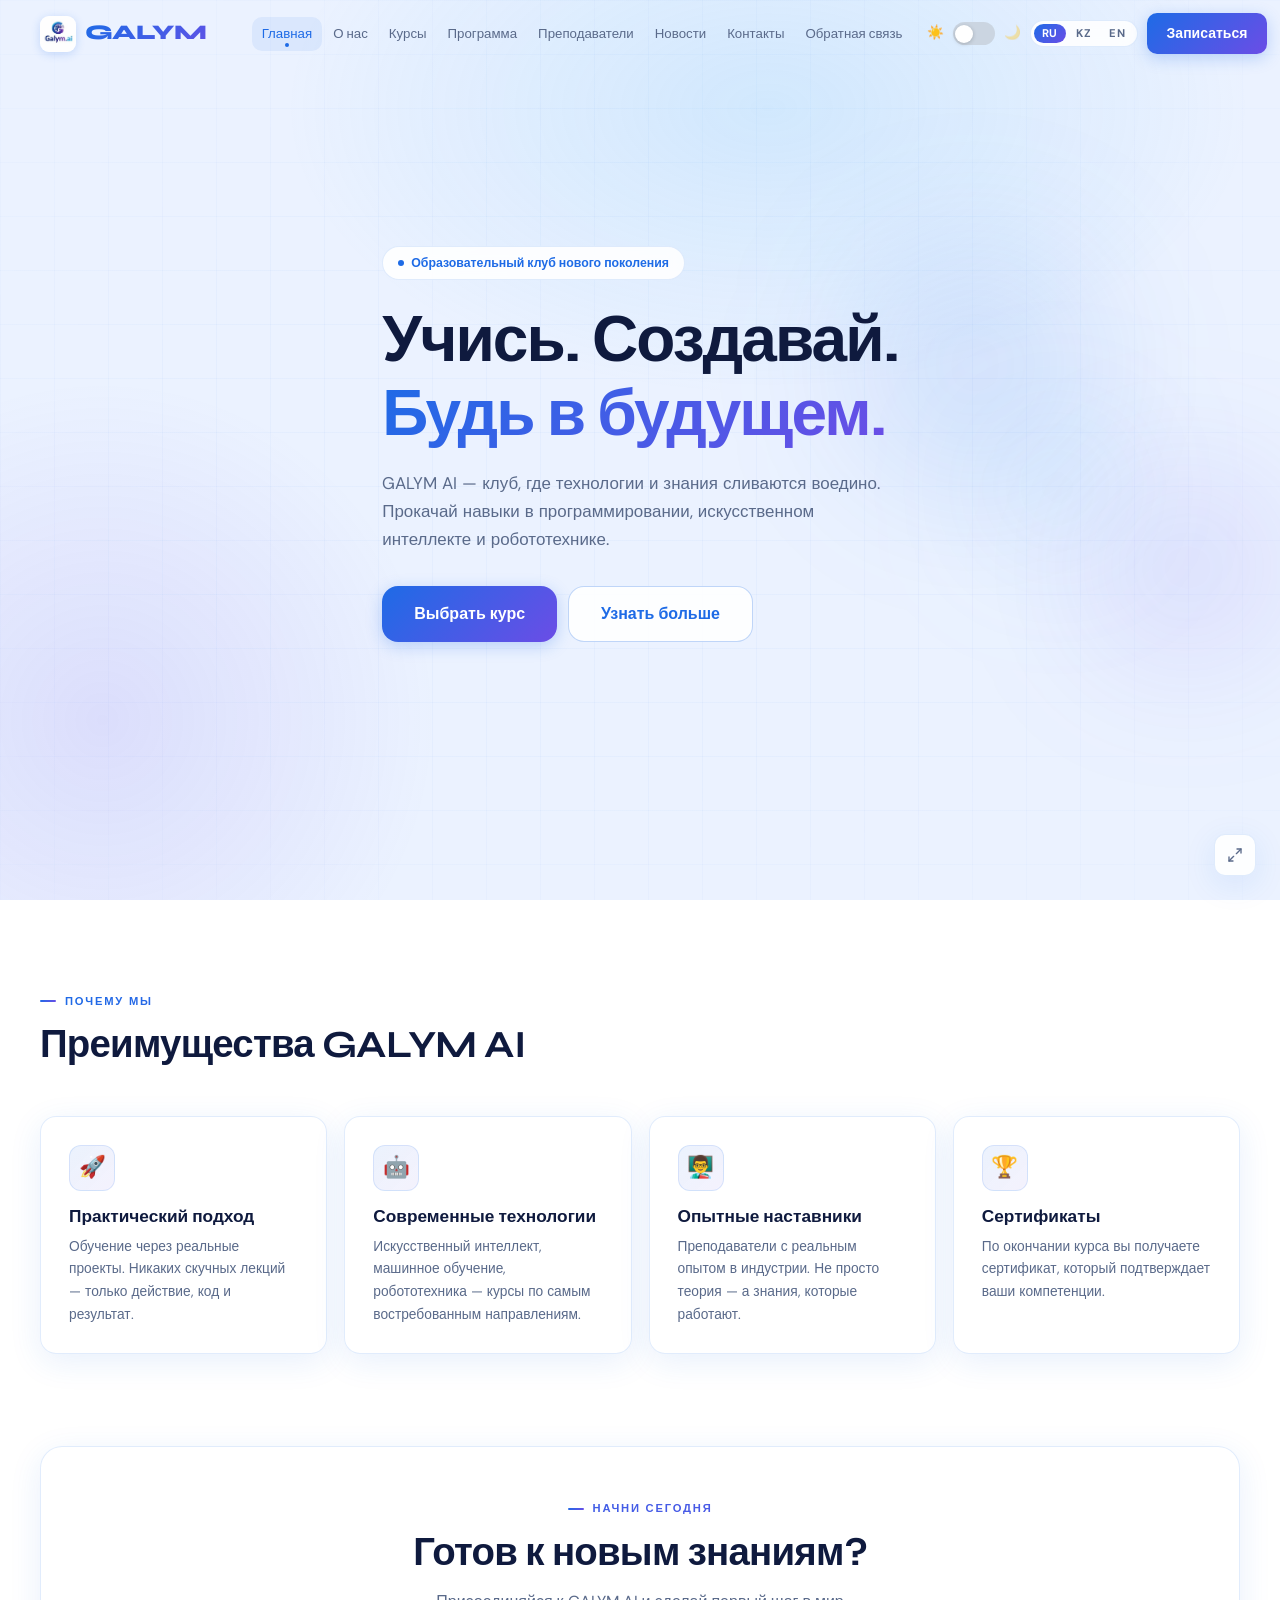
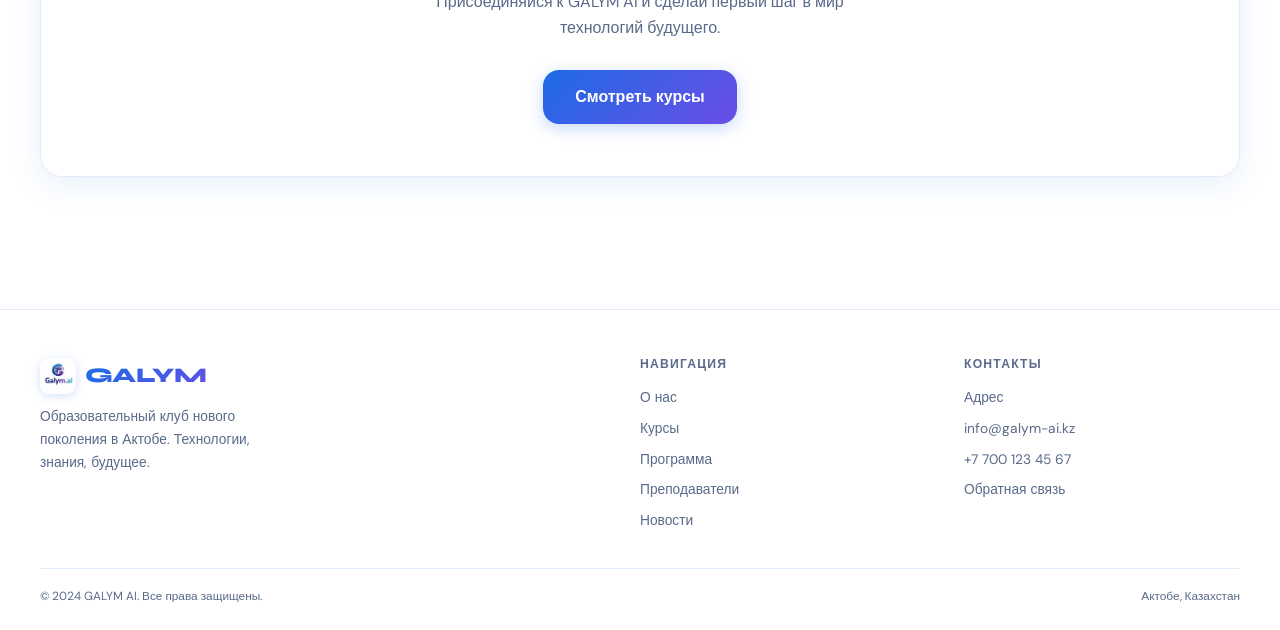
==== commit b8e73547: "1.0 bam abm" ====
--- a/index.html
+++ b/index.html
@@ -71,7 +71,6 @@
       <a href="program.html"  data-i18n="nav_program">Программа</a>
       <a href="teachers.html" data-i18n="nav_teachers">Преподаватели</a>
       <a href="news.html"     data-i18n="nav_news">Новости</a>
-      <a href="extras.html"   data-i18n="nav_extras">Дополнительное</a>
       <a href="contacts.html" data-i18n="nav_contacts">Контакты</a>
       <a href="feedback.html" data-i18n="nav_feedback">Обратная связь</a>
     </nav>
@@ -97,7 +96,6 @@
   <a href="program.html"  data-i18n="nav_program">Программа</a>
   <a href="teachers.html" data-i18n="nav_teachers">Преподаватели</a>
   <a href="news.html"     data-i18n="nav_news">Новости</a>
-  <a href="extras.html"   data-i18n="nav_extras">Дополнительное</a>
   <a href="contacts.html" data-i18n="nav_contacts">Контакты</a>
   <a href="feedback.html" data-i18n="nav_feedback">Обратная связь</a>
   <div class="mobile-nav-bottom">
@@ -128,7 +126,7 @@
       </div>
       <h1>
         <span class="line"><span data-i18n="hero_h1_1">Учись. Создавай.</span></span>
-        <span class="line"><span>Будь в <span class="text-accent" data-i18n="hero_h1_2">будущем.</span></span></span>
+        <span class="text-accent" data-i18n="hero_h1_2">будущем.</span>
       </h1>
       <p data-i18n="hero_p">GALYM AI — клуб, где технологии и знания сливаются воедино.</p>
       <div class="hero-buttons">
@@ -195,7 +193,6 @@
         <a href="program.html"  data-i18n="nav_program">Программа</a>
         <a href="teachers.html" data-i18n="nav_teachers">Преподаватели</a>
         <a href="news.html"     data-i18n="nav_news">Новости</a>
-        <a href="extras.html"   data-i18n="nav_extras">Дополнительное</a>
       </div>
       <div class="footer-col">
         <h4 data-i18n="footer_contacts">Контакты</h4>
--- a/css/style.css
+++ b/css/style.css
@@ -532,3 +532,26 @@
   -webkit-text-fill-color: transparent; background-clip: text;
 }
 .program-intro-label { color: var(--text-muted); font-size: .85rem; margin-top: 6px; }
+
+/* ══ TEACHERS LAYOUT ══ */
+.teachers-row {
+  display: grid;
+  grid-template-columns: repeat(4, 1fr);
+  gap: 18px;
+  margin-bottom: 18px;
+}
+@media (max-width: 1024px) {
+  .teachers-row { grid-template-columns: repeat(2, 1fr); }
+}
+@media (max-width: 600px) {
+  .teachers-row { grid-template-columns: 1fr; }
+}
+
+.teacher-founder {
+  border: 2px solid rgba(30,107,230,0.22) !important;
+  background: var(--surface-hover) !important;
+}
+.teacher-founder .teacher-img {
+  width: 110px !important;
+  height: 110px !important;
+}
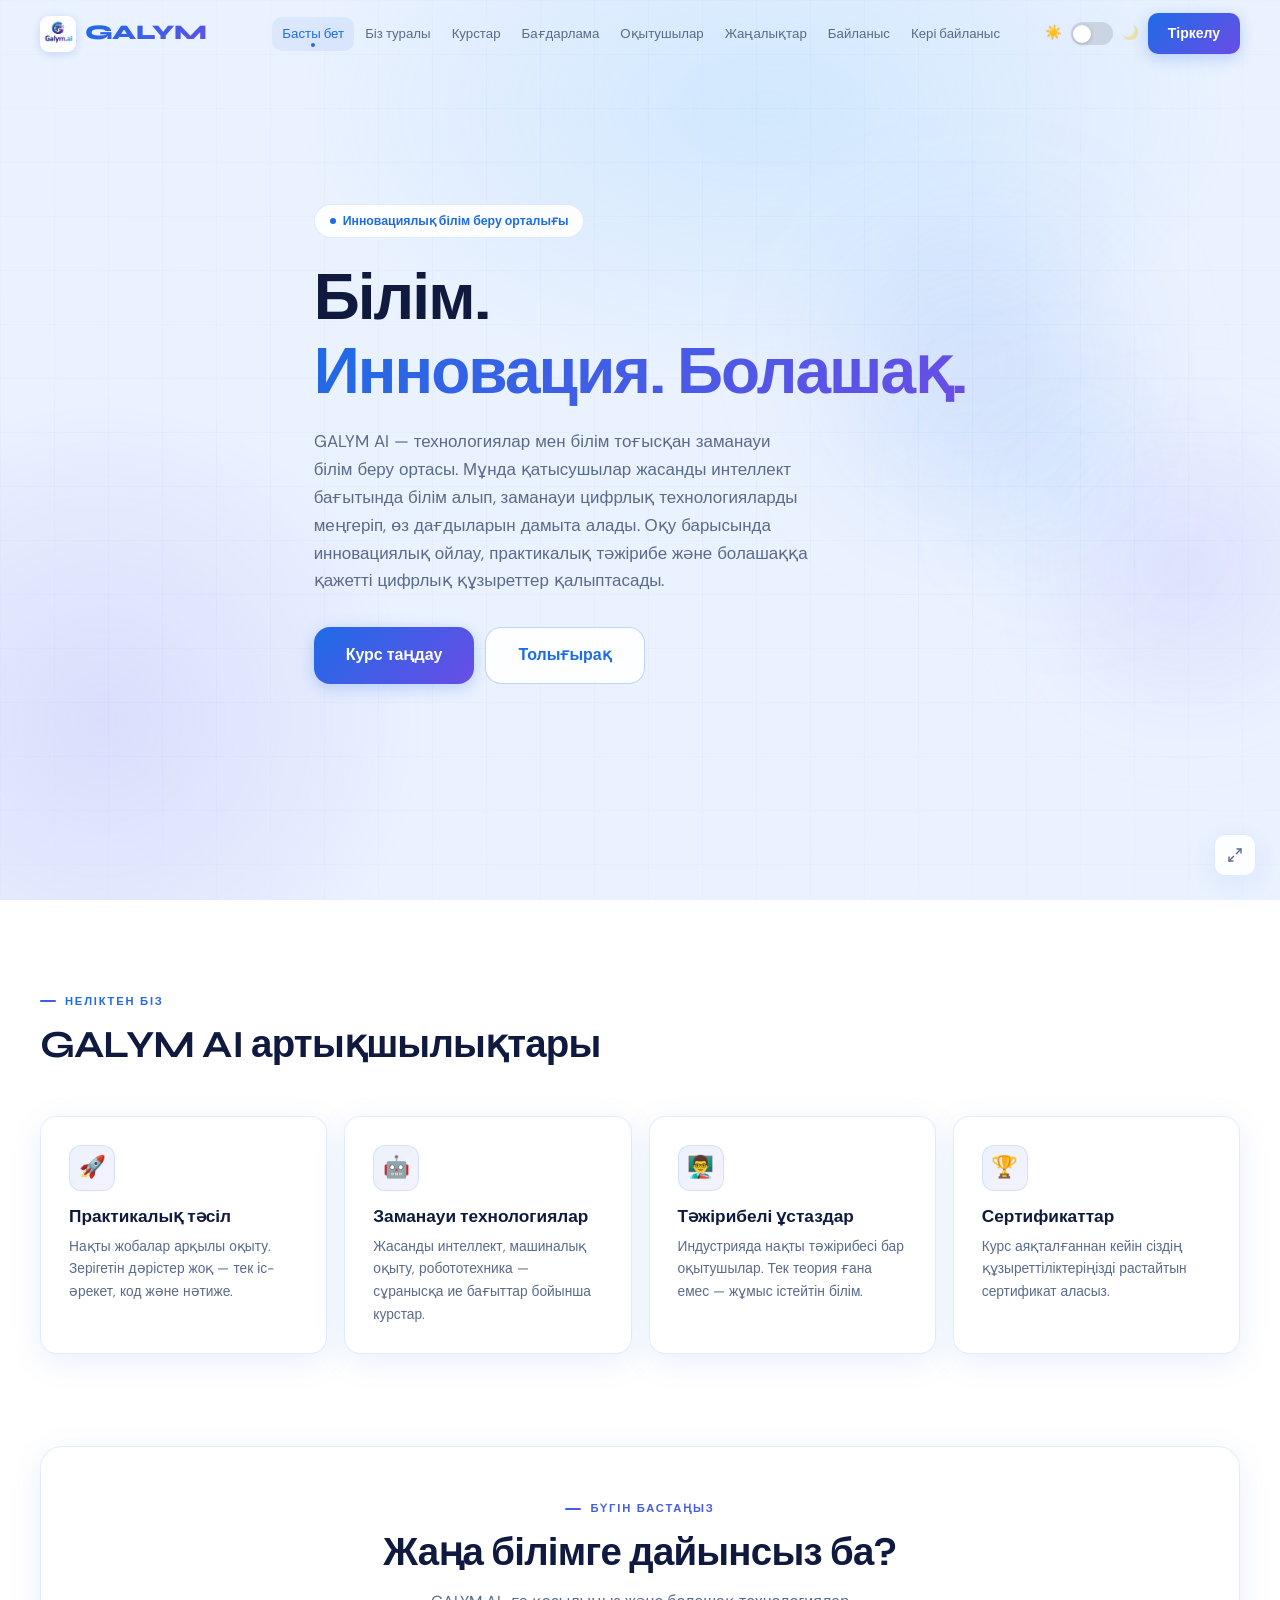
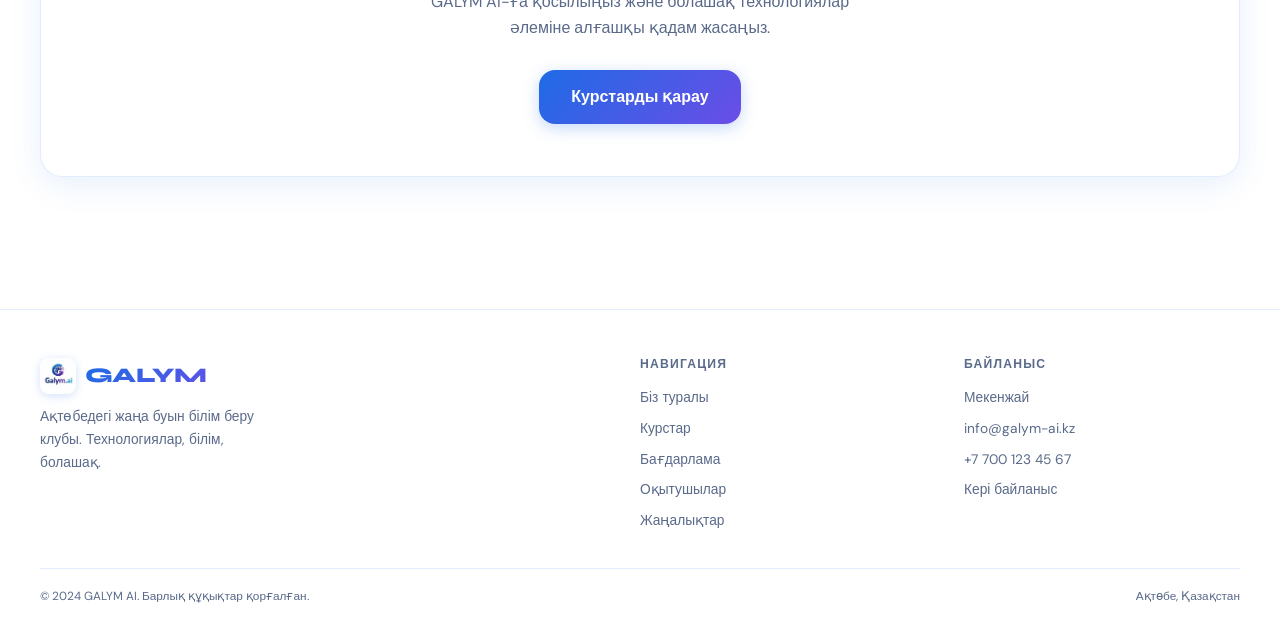
==== commit 2cd16917: "only kz" ====
--- a/index.html
+++ b/index.html
@@ -1,5 +1,5 @@
 <!DOCTYPE html>
-<html lang="ru">
+<html lang="kz">
 <head>
   <meta charset="UTF-8">
   <meta name="viewport" content="width=device-width, initial-scale=1.0">
@@ -78,11 +78,6 @@
       <span class="theme-icon theme-icon-sun" style="cursor:pointer" title="Светлая тема">☀️</span>
       <button class="theme-toggle" aria-label="Переключить тему"></button>
       <span class="theme-icon theme-icon-moon" style="cursor:pointer" title="Тёмная тема">🌙</span>
-      <div class="lang-switcher">
-        <button class="lang-btn" data-lang="ru">RU</button>
-        <button class="lang-btn" data-lang="kz">KZ</button>
-        <button class="lang-btn" data-lang="en">EN</button>
-      </div>
       <a href="courses.html" class="btn btn-primary header-cta" data-i18n="nav_enroll">Записаться</a>
     </div>
     <button class="burger" aria-label="Меню"><span></span><span></span><span></span></button>
@@ -102,11 +97,6 @@
     <span class="theme-icon theme-icon-sun">☀️</span>
     <button class="theme-toggle"></button>
     <span class="theme-icon theme-icon-moon">🌙</span>
-    <div class="lang-switcher">
-      <button class="lang-btn" data-lang="ru">RU</button>
-      <button class="lang-btn" data-lang="kz">KZ</button>
-      <button class="lang-btn" data-lang="en">EN</button>
-    </div>
   </div>
 </div>
 
--- a/css/style.css
+++ b/css/style.css
@@ -108,11 +108,6 @@
 .theme-icon { font-size: 0.85rem; cursor: pointer; color: var(--text-muted); transition: opacity 0.2s; user-select: none; }
 
 /* Lang switcher */
-.lang-switcher { display:flex; align-items:center; gap:2px; background:var(--surface); border:1px solid var(--border); border-radius:100px; padding:3px; backdrop-filter:blur(8px); }
-.lang-btn { background:none; border:none; padding:4px 8px; font-family:var(--font-body); font-size:0.70rem; font-weight:700; letter-spacing:0.06em; color:var(--text-muted); cursor:pointer; border-radius:100px; transition:all 0.2s; line-height:1; }
-.lang-btn:hover { color:var(--blue); background:var(--glow); }
-.lang-btn.active { background:var(--grad); color:#fff; }
-
 /* Buttons */
 .btn { display:inline-flex; align-items:center; gap:6px; padding:9px 20px; border-radius:var(--radius-sm); font-family:var(--font-body); font-size:0.875rem; font-weight:600; text-decoration:none; cursor:pointer; border:none; transition:var(--transition); position:relative; overflow:hidden; }
 .btn-primary { background:var(--grad); color:#fff; box-shadow:0 4px 16px rgba(30,107,230,0.26); }
@@ -551,7 +546,3 @@
   border: 2px solid rgba(30,107,230,0.22) !important;
   background: var(--surface-hover) !important;
 }
-.teacher-founder .teacher-img {
-  width: 110px !important;
-  height: 110px !important;
-}
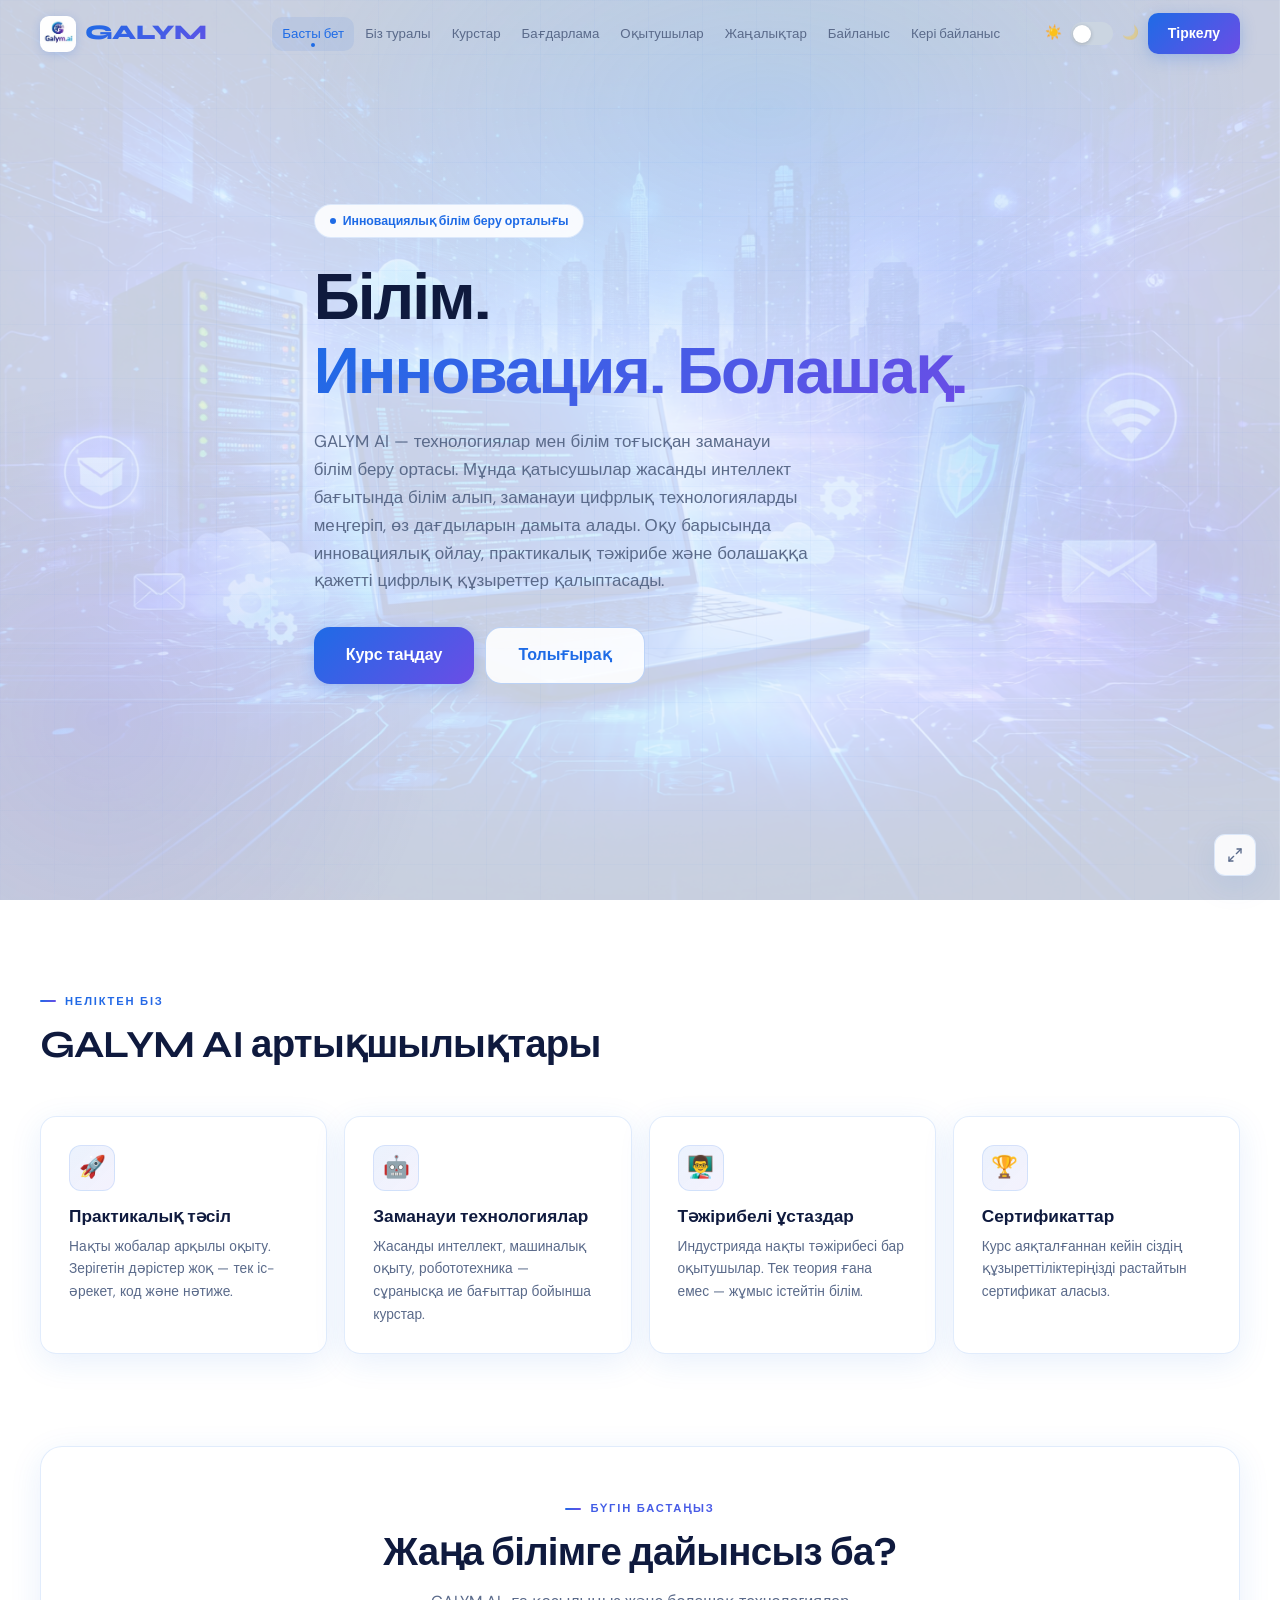
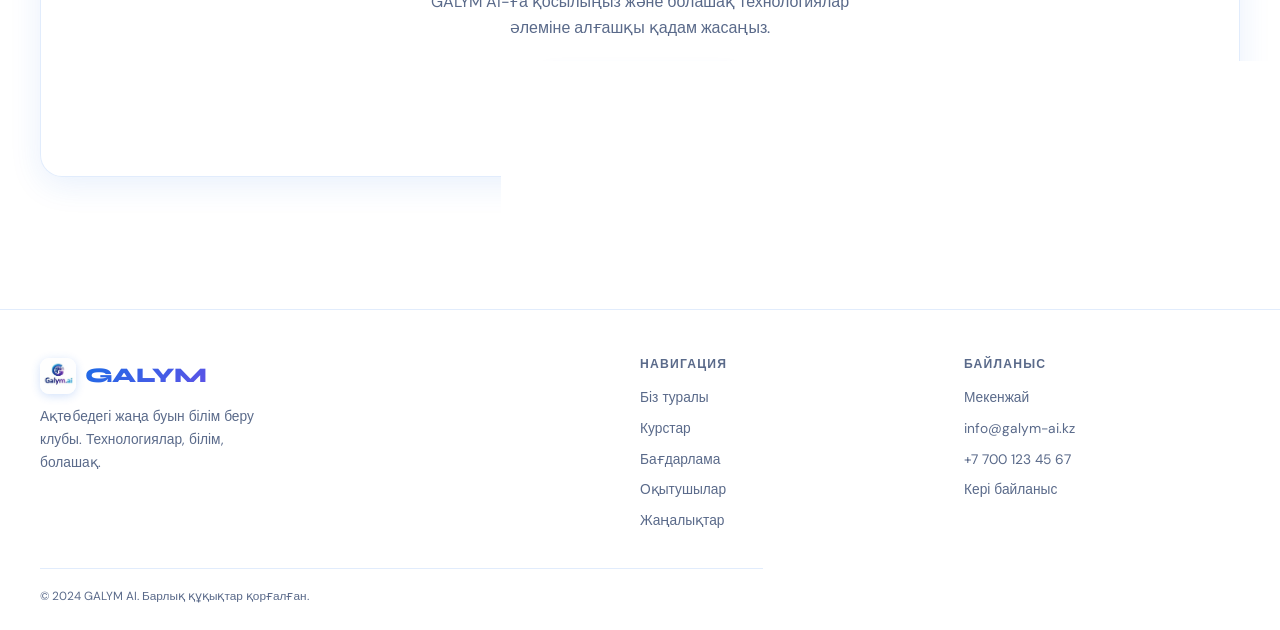
==== commit 52fc0f1b: "bg, text in general" ====
--- a/index.html
+++ b/index.html
@@ -1,5 +1,5 @@
 <!DOCTYPE html>
-<html lang="kz">
+<html lang="ru">
 <head>
   <meta charset="UTF-8">
   <meta name="viewport" content="width=device-width, initial-scale=1.0">
@@ -97,6 +97,11 @@
     <span class="theme-icon theme-icon-sun">☀️</span>
     <button class="theme-toggle"></button>
     <span class="theme-icon theme-icon-moon">🌙</span>
+    <div class="lang-switcher">
+      <button class="lang-btn" data-lang="ru">RU</button>
+      <button class="lang-btn" data-lang="kz">KZ</button>
+      <button class="lang-btn" data-lang="en">EN</button>
+    </div>
   </div>
 </div>
 
--- a/css/style.css
+++ b/css/style.css
@@ -194,13 +194,23 @@
 .course-meta { display:flex; gap:11px; margin-bottom:18px; }
 .course-meta-item { display:flex; align-items:center; gap:4px; font-size:0.75rem; color:var(--text-muted); }
 
-.teacher-card { overflow:hidden; text-align:center; }
-.teacher-img { width:100%; aspect-ratio:1; object-fit:cover; filter:saturate(0.88); transition:filter 0.3s; display:block; }
-.teacher-card:hover .teacher-img { filter:saturate(1.15); }
-.teacher-info { padding:18px; }
-.teacher-info h3 { margin-bottom:4px; }
-.teacher-info .role { color:var(--violet); font-size:0.82rem; font-weight:500; }
-.teacher-info .bio { color:var(--text-muted); font-size:0.76rem; margin-top:9px; }
+.teacher-card { overflow:hidden; text-align:center; position:relative; }
+.teacher-img { width:100%; aspect-ratio:1; object-fit:cover; object-position:top; filter:saturate(0.88); transition:filter 0.3s, transform 0.4s; display:block; }
+.teacher-card:hover .teacher-img { filter:saturate(1.1); transform:scale(1.03); }
+
+/* Info panel slides up from bottom on hover */
+.teacher-info {
+  position:absolute; bottom:0; left:0; right:0;
+  padding:14px 16px 16px;
+  background:linear-gradient(to top, rgba(5,10,30,0.97) 70%, rgba(5,10,30,0.0) 100%);
+  transform:translateY(calc(100% - 52px));
+  transition:transform 0.35s cubic-bezier(0.4,0,0.2,1);
+}
+.teacher-card:hover .teacher-info { transform:translateY(0); }
+.teacher-info h3 { margin-bottom:3px; font-size:0.92rem; color:#fff; line-height:1.3; }
+.teacher-info .role { color:rgba(160,180,255,0.92); font-size:0.76rem; font-weight:600; }
+.teacher-info .bio { color:rgba(200,210,240,0.80); font-size:0.72rem; margin-top:7px; line-height:1.5; opacity:0; transition:opacity 0.25s ease 0.1s; }
+.teacher-card:hover .teacher-info .bio { opacity:1; }
 
 .news-card { overflow:hidden; cursor:pointer; }
 .news-img { width:100%; height:170px; background:var(--grad-soft); display:flex; align-items:center; justify-content:center; font-size:2.8rem; border-bottom:1px solid var(--border); }
